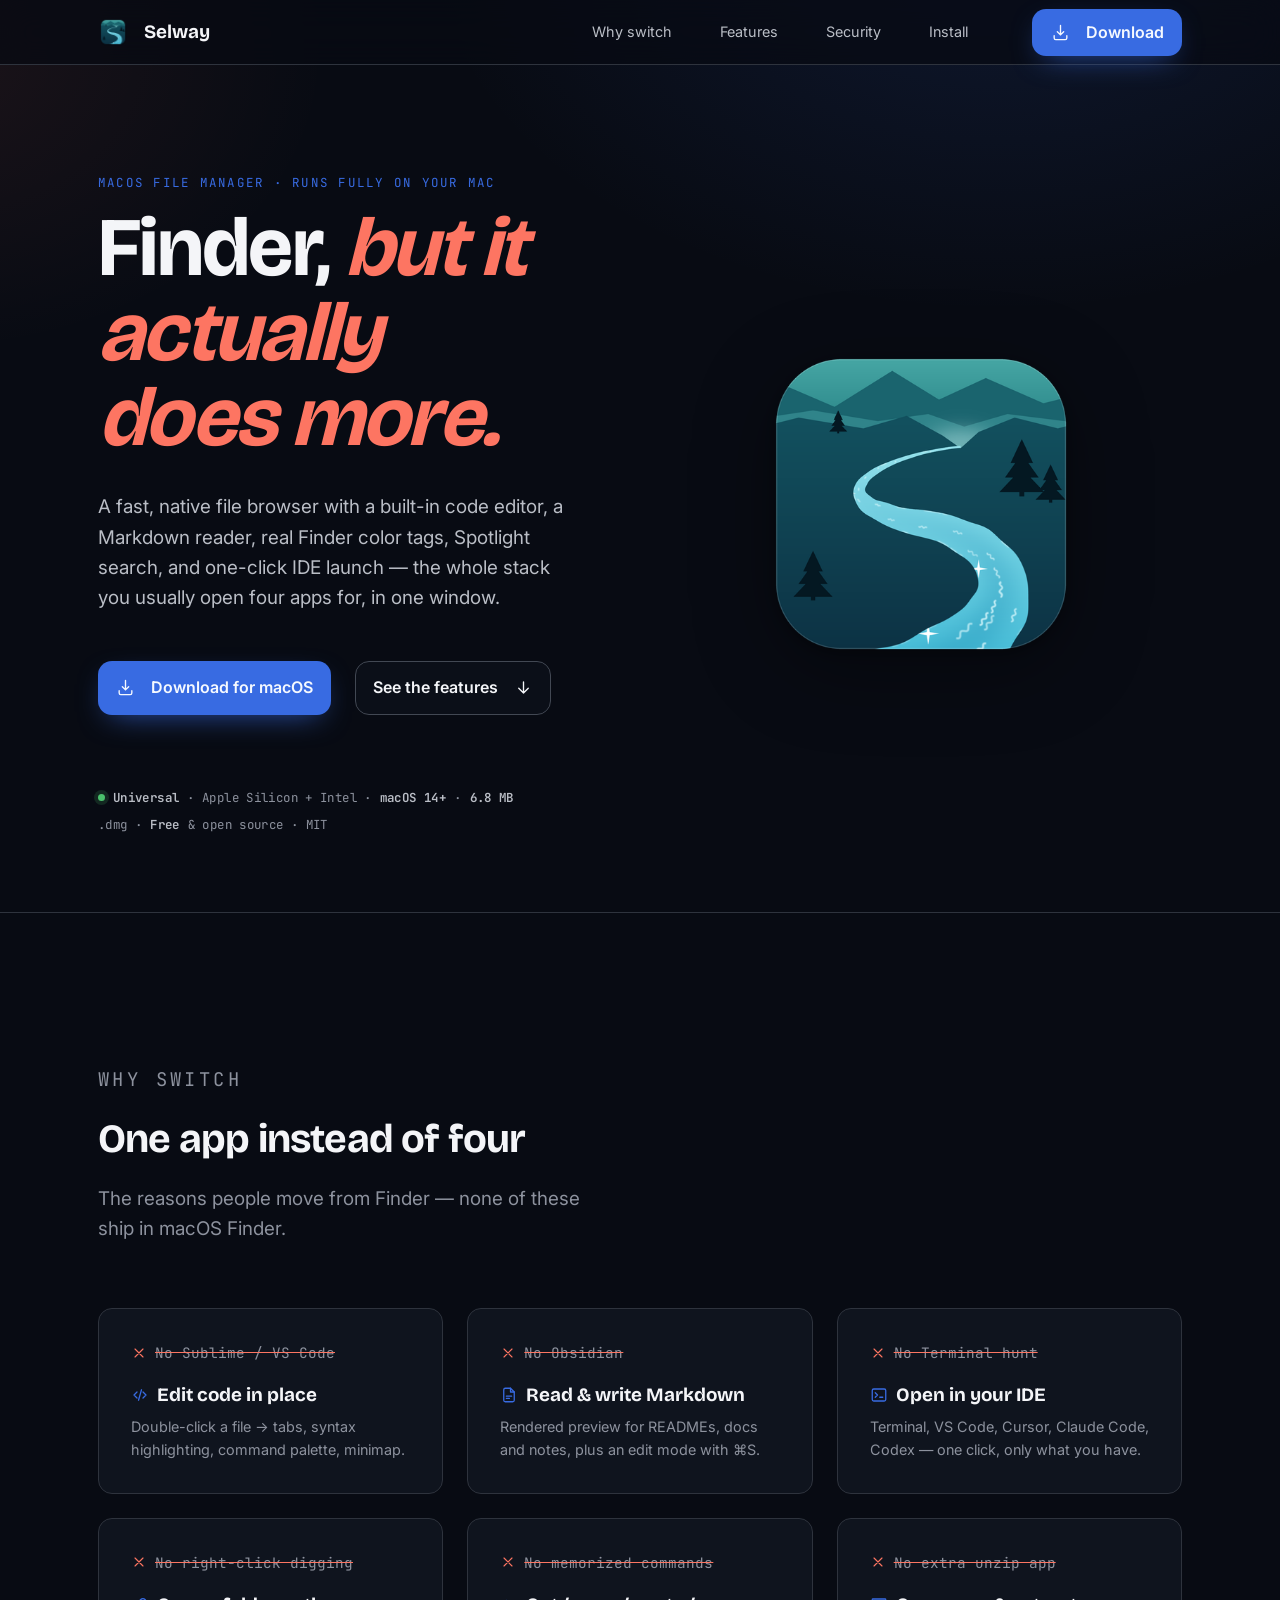
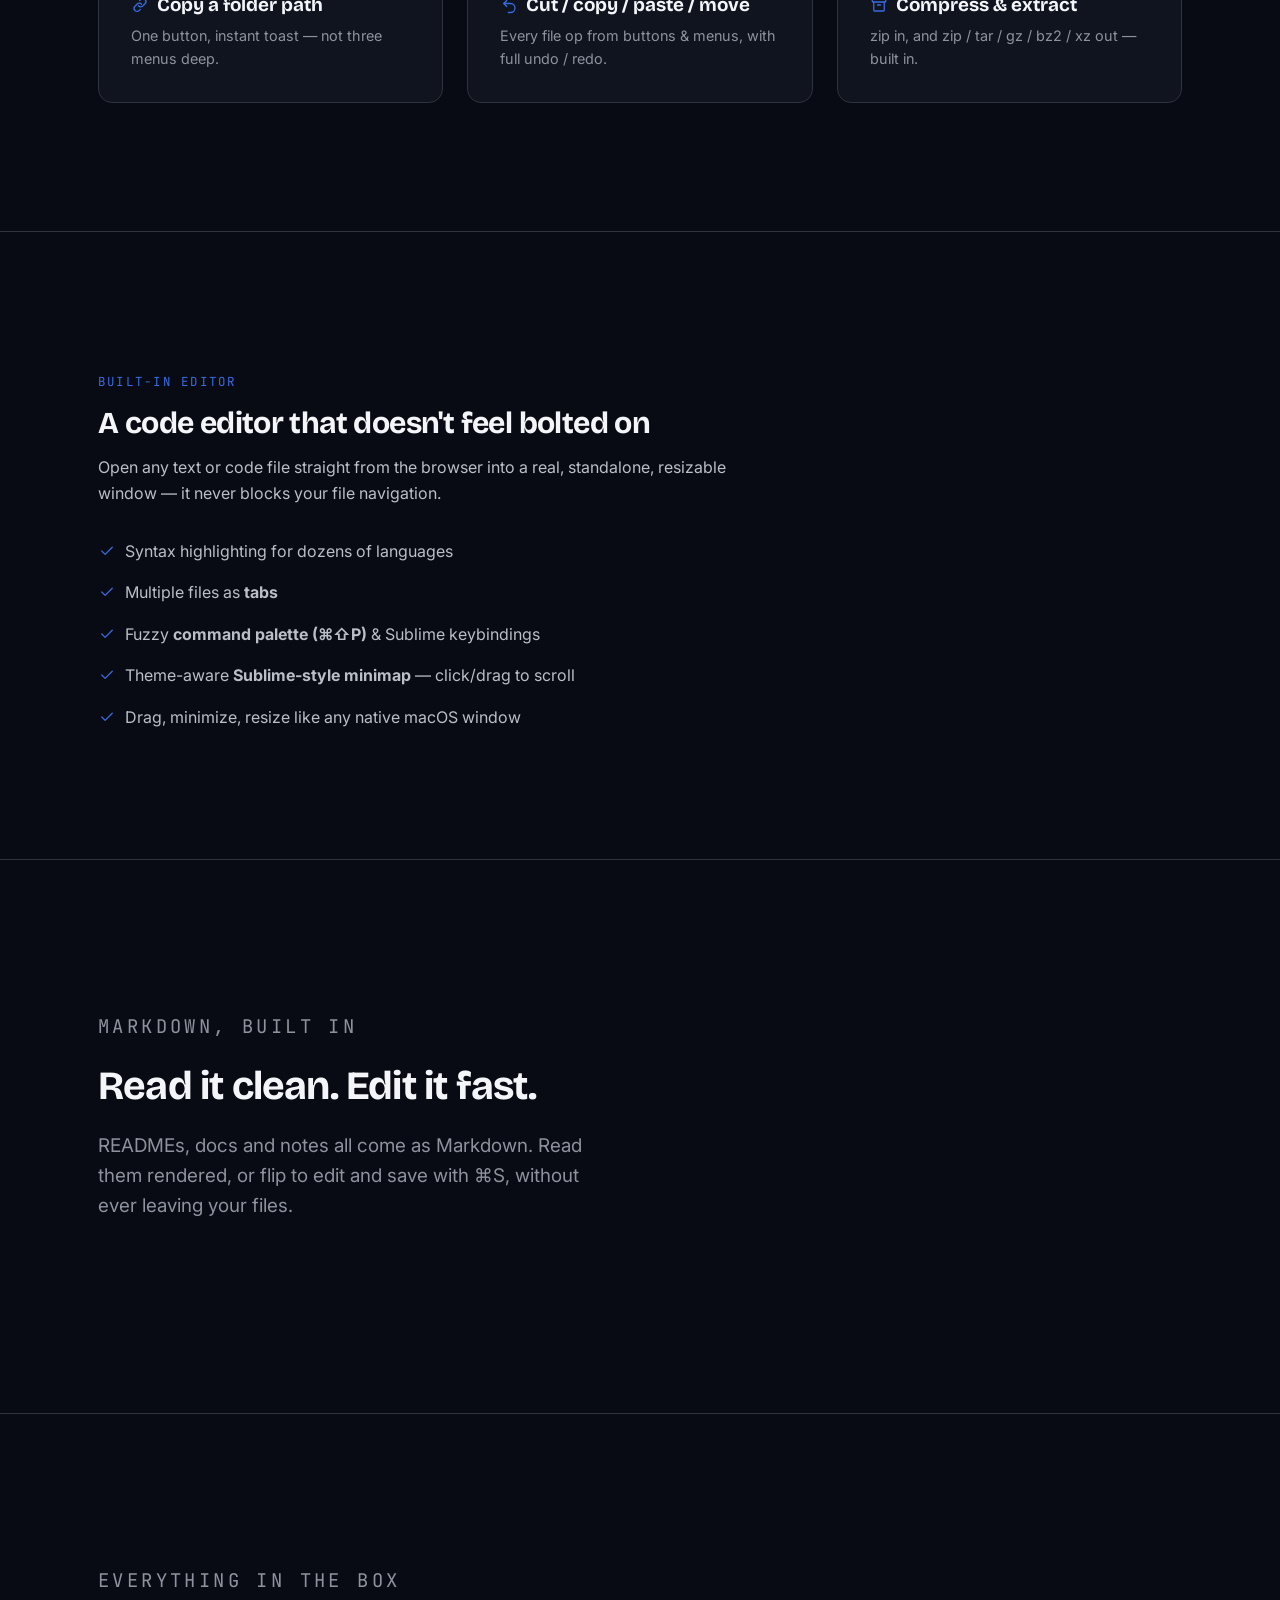
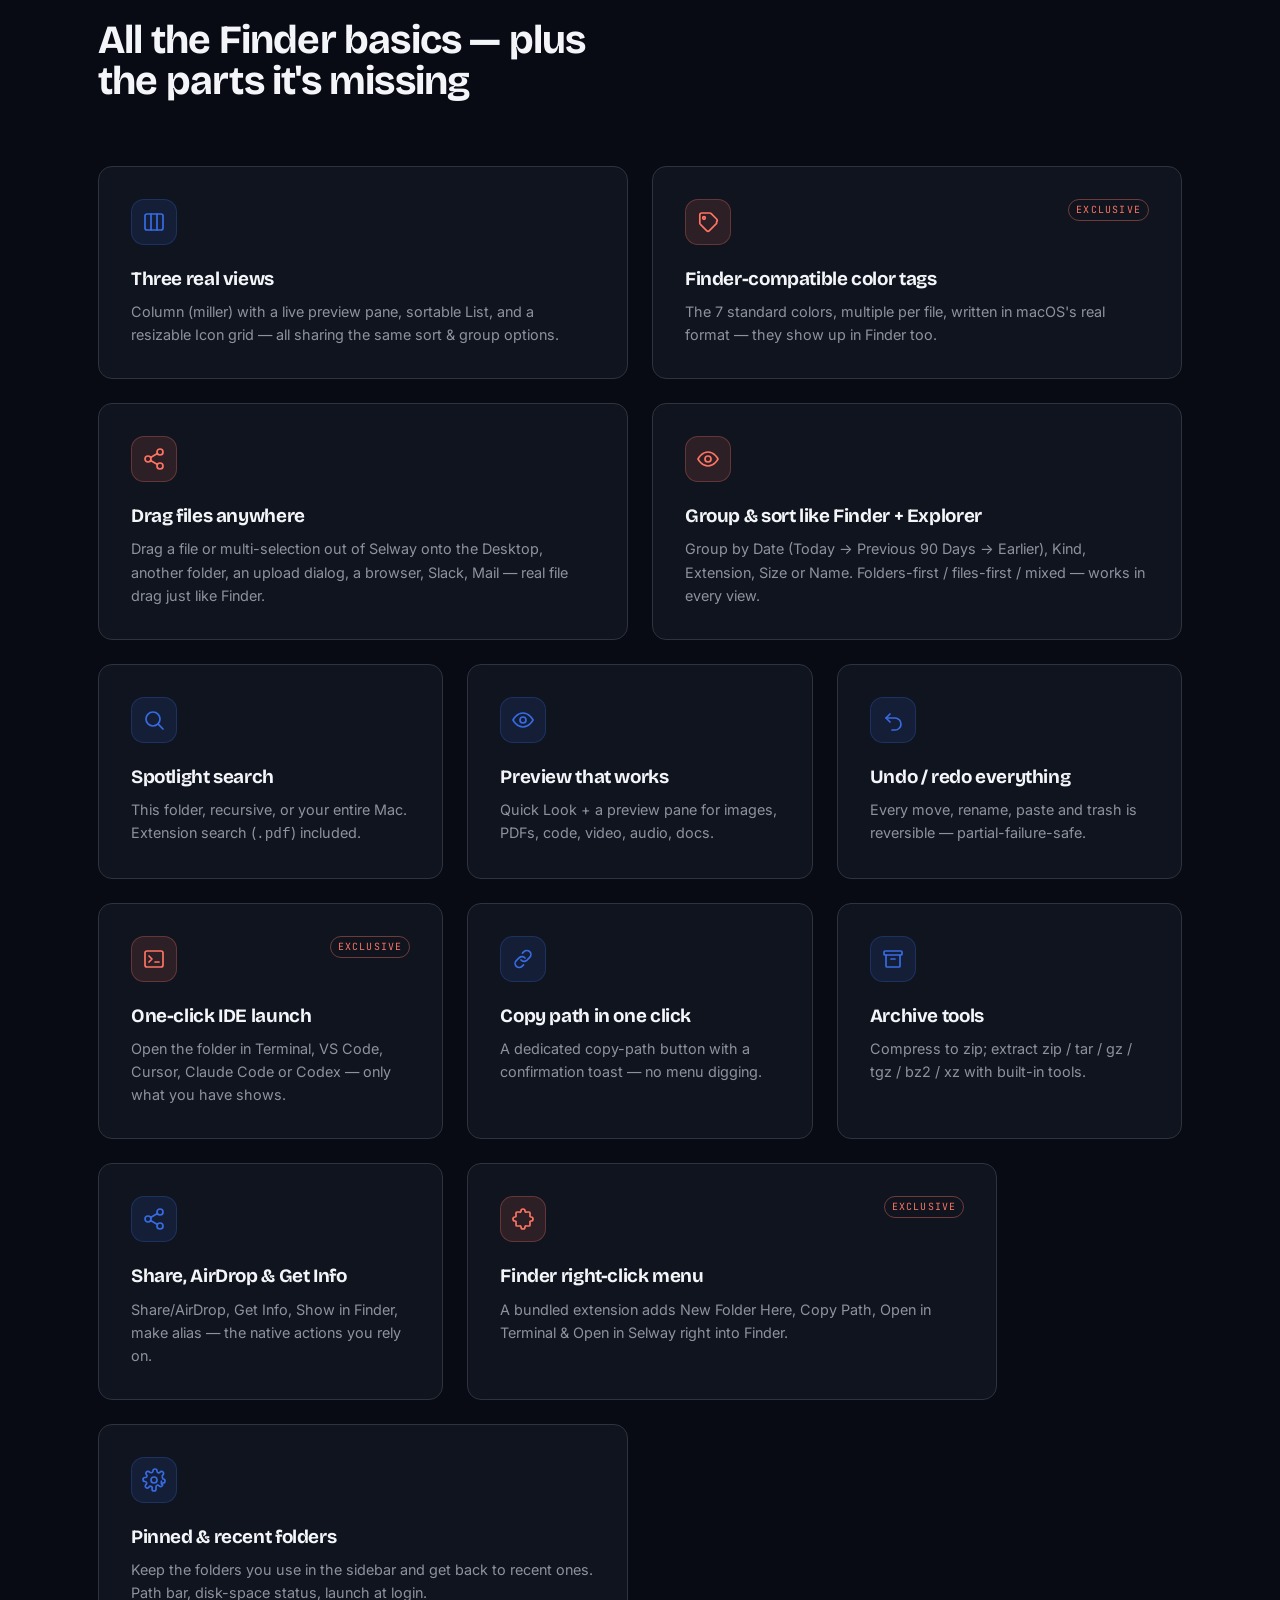
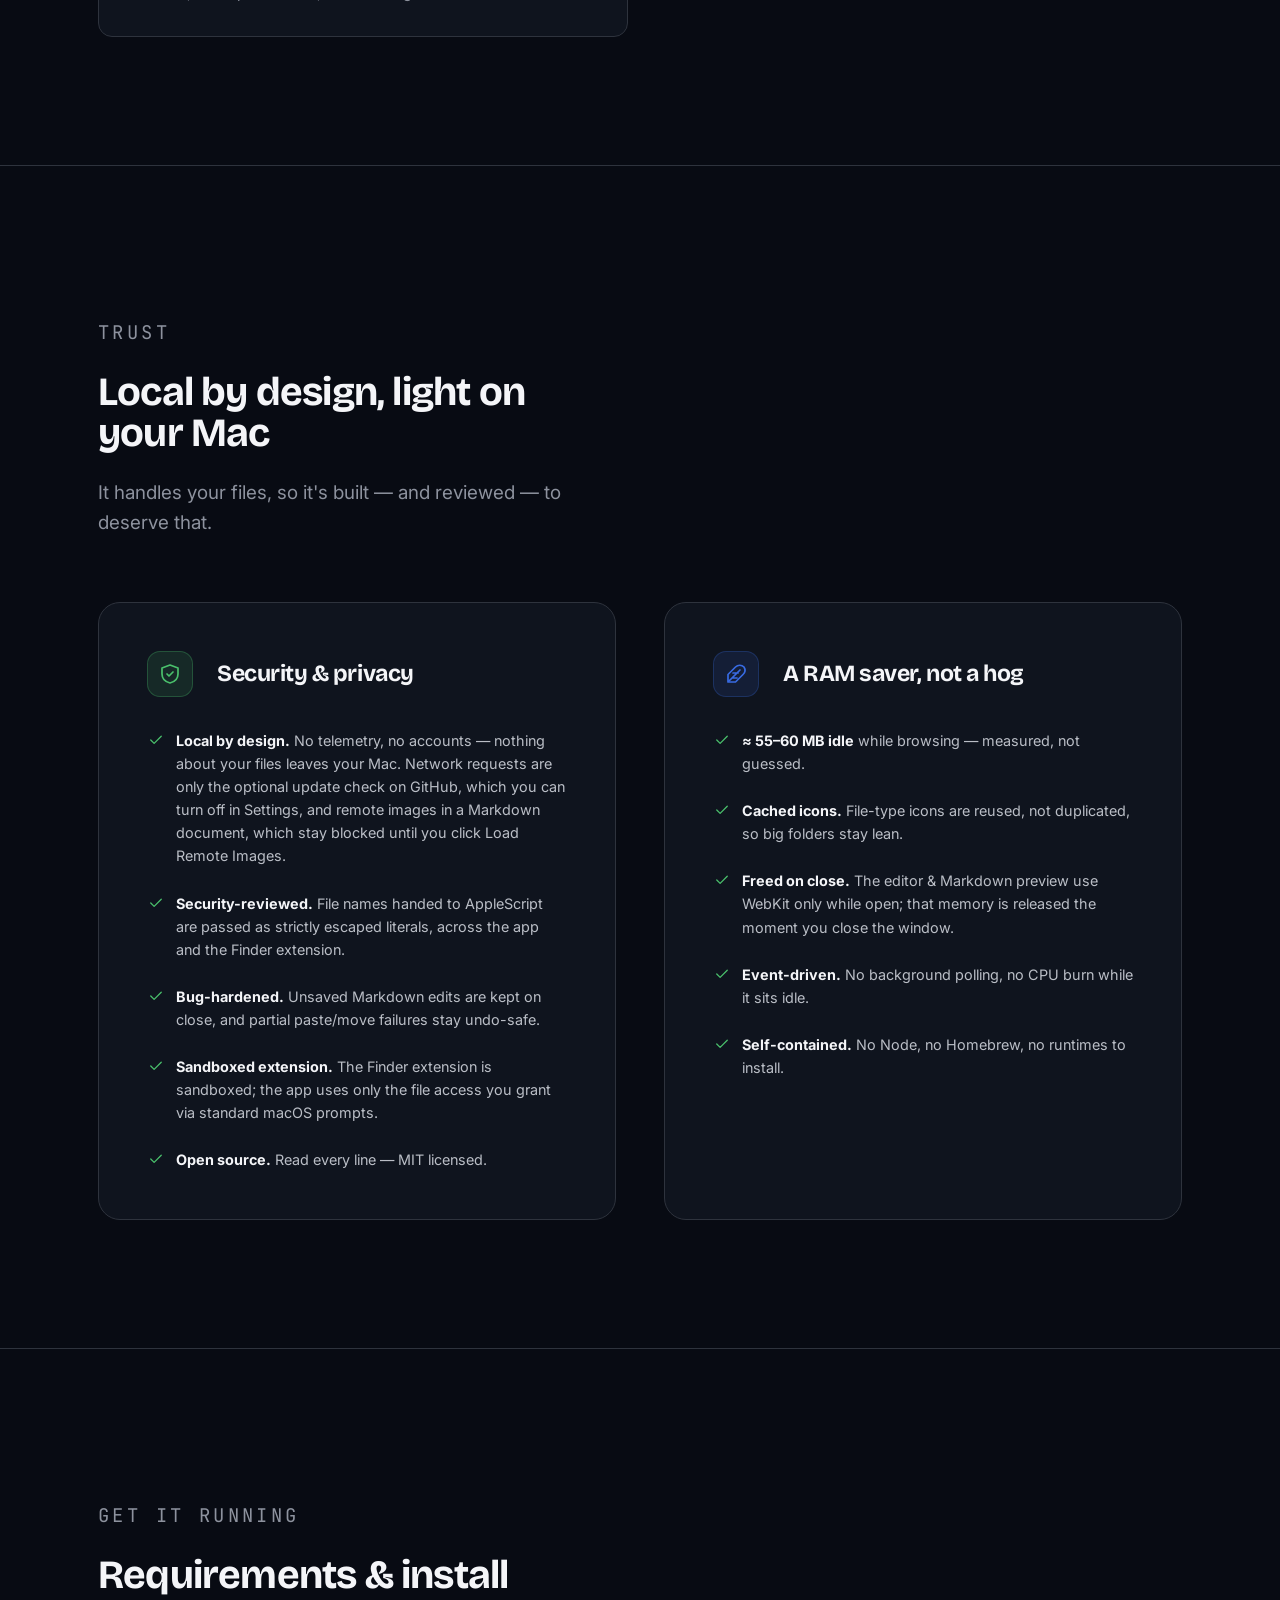
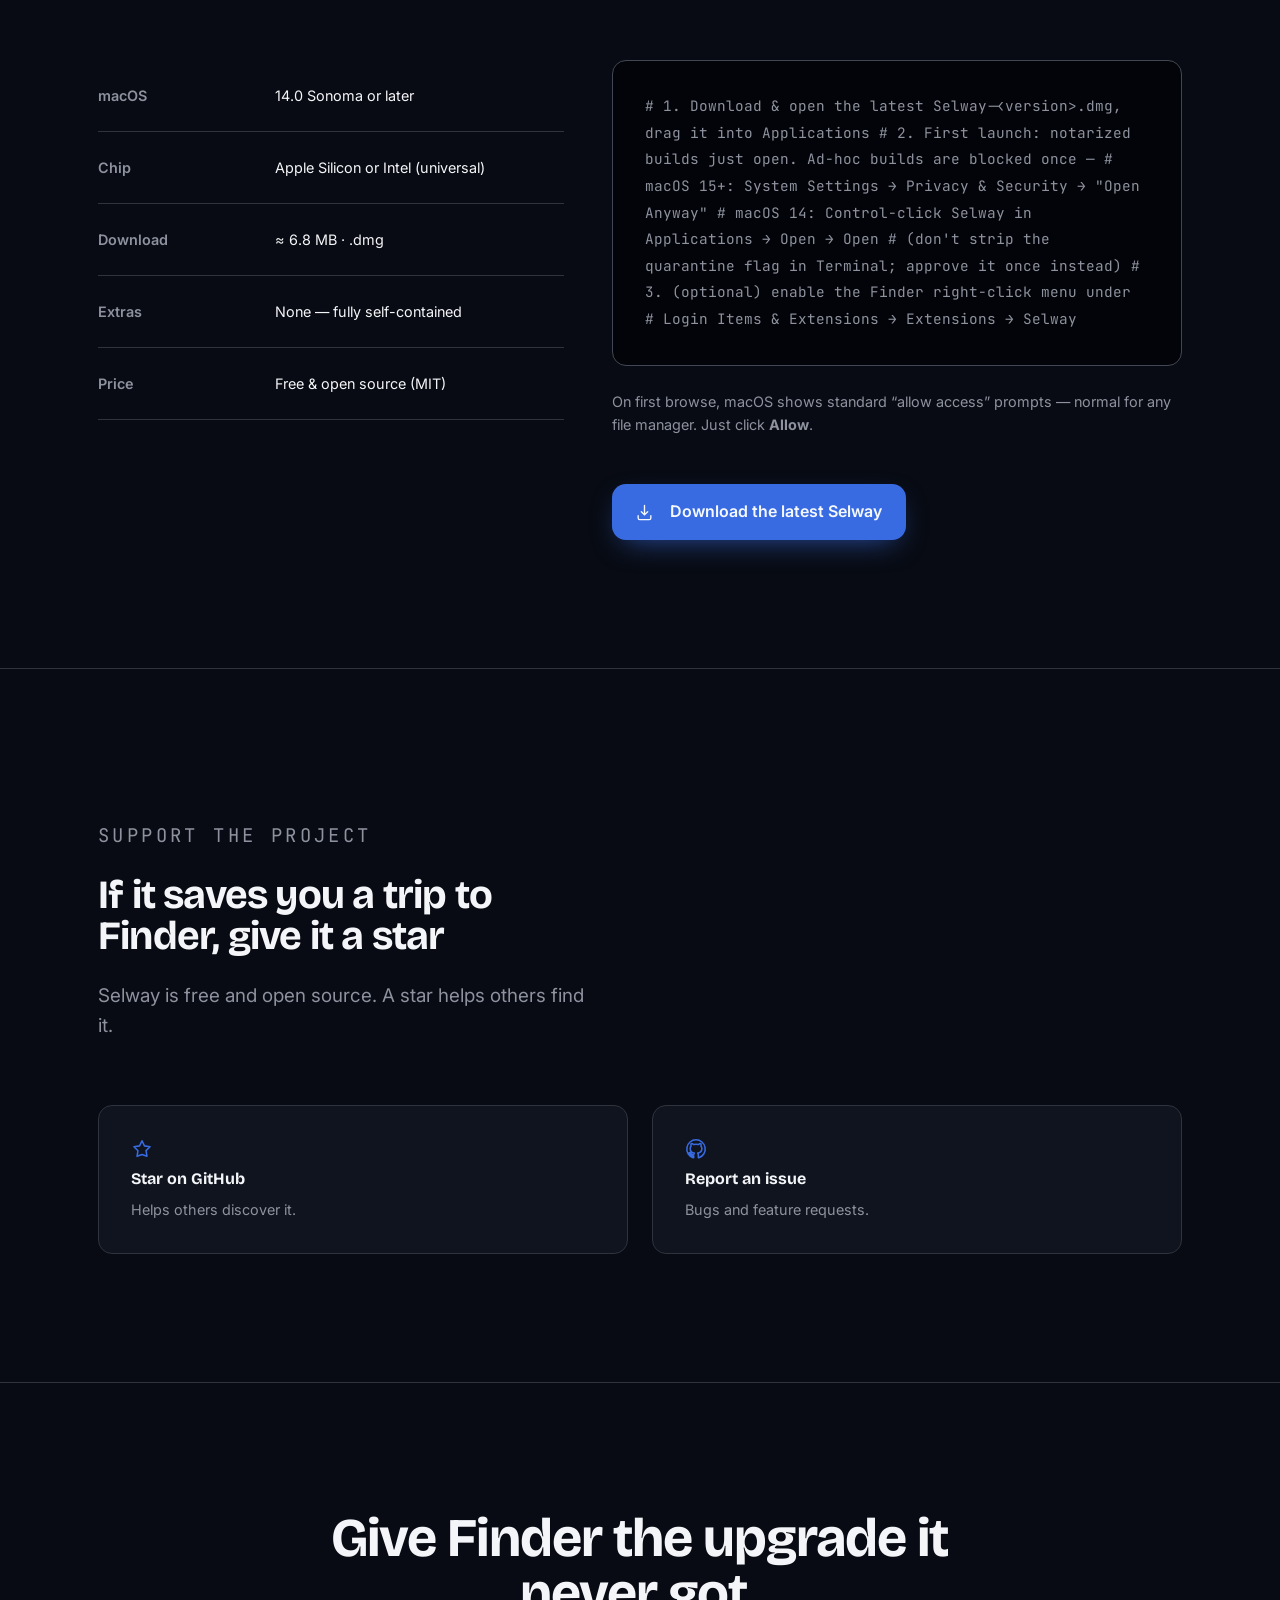
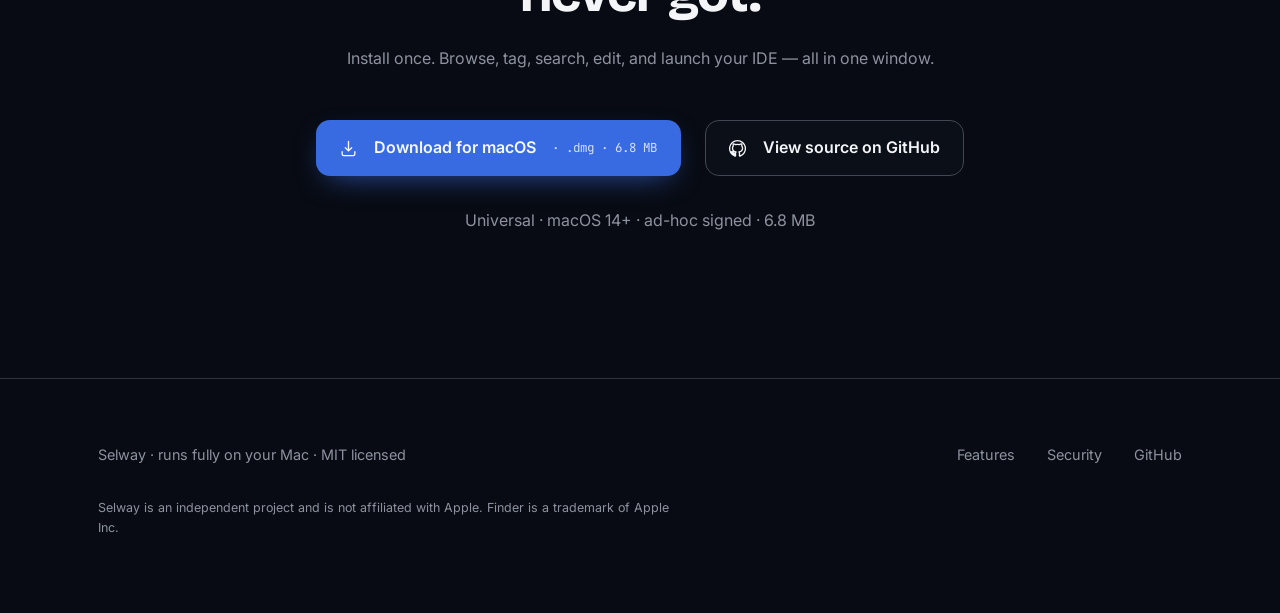
==== docs/index.html @ 195179d0 "Selway 0.5.21" ====
<!doctype html>
<html lang="en">
<head>
  <meta charset="utf-8" />
  <meta name="viewport" content="width=device-width, initial-scale=1" />
  <title>Selway — the Mac file manager Finder should have shipped</title>
  <meta name="description" content="A fast, native macOS file manager with a built-in code editor, Markdown reader/editor, Finder-compatible color tags, Spotlight search, archive tools, and one-click open in Terminal / VS Code / Cursor. Universal, ~6.8 MB, free & open source." />
  <link rel="icon" type="image/png" href="assets/icon.png" />

  <meta property="og:type" content="website" />
  <meta property="og:title" content="Selway — a Mac Finder that does more" />
  <meta property="og:description" content="Built-in code editor, Markdown reader/editor, real color tags, Spotlight search, archives, and one-click IDE launch. Universal · free · open source." />
  <meta property="og:image" content="https://toddbartholow.github.io/selway/assets/icon.png" />
  <meta property="og:url" content="https://toddbartholow.github.io/selway/" />
  <meta name="twitter:card" content="summary" />

  <link rel="preconnect" href="https://fonts.googleapis.com" />
  <link rel="preconnect" href="https://fonts.gstatic.com" crossorigin />
  <link href="https://fonts.googleapis.com/css2?family=Bricolage+Grotesque:opsz,wght@12..96,600;12..96,700;12..96,800&family=Inter:ital,wght@0,400;0,500;0,600;1,400&family=JetBrains+Mono:wght@400;500&display=swap" rel="stylesheet" />
  <link rel="stylesheet" href="styles.css" />
</head>
<body>

  <!-- icon sprite -->
  <svg width="0" height="0" style="position:absolute" aria-hidden="true" focusable="false">
    <symbol id="i-download" viewBox="0 0 24 24"><path d="M12 3v12m0 0l-4-4m4 4l4-4"/><path d="M4 16v3a2 2 0 0 0 2 2h12a2 2 0 0 0 2-2v-3"/></symbol>
    <symbol id="i-arrow-down" viewBox="0 0 24 24"><path d="M12 5v14m0 0l-6-6m6 6l6-6"/></symbol>
    <symbol id="i-star" viewBox="0 0 24 24"><path d="M12 3l2.7 5.6 6.1.9-4.4 4.3 1 6.1L12 17.9 6.6 20l1-6.1L3.2 9.5l6.1-.9z"/></symbol>
    <symbol id="i-list" viewBox="0 0 24 24"><path d="M8 6h13M8 12h13M8 18h13M3.5 6h.01M3.5 12h.01M3.5 18h.01"/></symbol>
    <symbol id="i-columns" viewBox="0 0 24 24"><rect x="3" y="4" width="18" height="16" rx="2"/><path d="M9 4v16M15 4v16"/></symbol>
    <symbol id="i-grid" viewBox="0 0 24 24"><rect x="4" y="4" width="6" height="6" rx="1.2"/><rect x="14" y="4" width="6" height="6" rx="1.2"/><rect x="4" y="14" width="6" height="6" rx="1.2"/><rect x="14" y="14" width="6" height="6" rx="1.2"/></symbol>
    <symbol id="i-code" viewBox="0 0 24 24"><path d="M8 8l-4 4 4 4M16 8l4 4-4 4M14 5l-4 14"/></symbol>
    <symbol id="i-doc" viewBox="0 0 24 24"><path d="M14 3H7a2 2 0 0 0-2 2v14a2 2 0 0 0 2 2h10a2 2 0 0 0 2-2V8z"/><path d="M14 3v5h5"/><path d="M8.5 13.5h7M8.5 16.5h4"/></symbol>
    <symbol id="i-tag" viewBox="0 0 24 24"><path d="M20.6 13.4l-7.2 7.2a2 2 0 0 1-2.8 0l-6.2-6.2A2 2 0 0 1 3.8 13V5a2 2 0 0 1 2-2h8a2 2 0 0 1 1.4.6l5.4 5.4a2 2 0 0 1 0 2.8z"/><circle cx="8" cy="8" r="1.3"/></symbol>
    <symbol id="i-search" viewBox="0 0 24 24"><circle cx="11" cy="11" r="7"/><path d="M21 21l-4.3-4.3"/></symbol>
    <symbol id="i-eye" viewBox="0 0 24 24"><path d="M2 12s3.5-7 10-7 10 7 10 7-3.5 7-10 7-10-7-10-7z"/><circle cx="12" cy="12" r="3"/></symbol>
    <symbol id="i-undo" viewBox="0 0 24 24"><path d="M9 14l-4-4 4-4"/><path d="M5 10h9a6 6 0 0 1 0 12h-3"/></symbol>
    <symbol id="i-terminal" viewBox="0 0 24 24"><rect x="3" y="4" width="18" height="16" rx="2"/><path d="M7 9l3 3-3 3M13 15h4"/></symbol>
    <symbol id="i-copy" viewBox="0 0 24 24"><path d="M10 13a4 4 0 0 0 5.7.4l3-3a4 4 0 0 0-5.7-5.7l-1.5 1.5"/><path d="M14 11a4 4 0 0 0-5.7-.4l-3 3a4 4 0 0 0 5.7 5.7l1.5-1.5"/></symbol>
    <symbol id="i-archive" viewBox="0 0 24 24"><rect x="3" y="4" width="18" height="4" rx="1"/><path d="M5 8v11a1 1 0 0 0 1 1h12a1 1 0 0 0 1-1V8"/><path d="M10 12h4"/></symbol>
    <symbol id="i-gear" viewBox="0 0 24 24"><circle cx="12" cy="12" r="3"/><path d="M19.4 13a1.7 1.7 0 0 0 .3 1.9l.1.1a2 2 0 1 1-2.8 2.8l-.1-.1a1.7 1.7 0 0 0-2.9 1.2V21a2 2 0 0 1-4 0v-.1A1.7 1.7 0 0 0 7 19.2l-.1.1a2 2 0 1 1-2.8-2.8l.1-.1a1.7 1.7 0 0 0-1.2-2.9H3a2 2 0 0 1 0-4h.1A1.7 1.7 0 0 0 4.8 7l-.1-.1a2 2 0 1 1 2.8-2.8l.1.1a1.7 1.7 0 0 0 1.9.3H10a1.7 1.7 0 0 0 1-1.6V3a2 2 0 0 1 4 0v.1a1.7 1.7 0 0 0 2.9 1.2l.1-.1a2 2 0 1 1 2.8 2.8l-.1.1a1.7 1.7 0 0 0-.3 1.9V10a1.7 1.7 0 0 0 1.6 1H21a2 2 0 0 1 0 4h-.1a1.7 1.7 0 0 0-1.5 1z"/></symbol>
    <symbol id="i-puzzle" viewBox="0 0 24 24"><path d="M14 4a2 2 0 0 0-4 0c0 .9-.7 1.3-1.4 1H6a1 1 0 0 0-1 1v2.6c.3.7-.1 1.4-1 1.4a2 2 0 0 0 0 4c.9 0 1.3.7 1 1.4V18a1 1 0 0 0 1 1h2.6c.7-.3 1.4.1 1.4 1a2 2 0 0 0 4 0c0-.9.7-1.3 1.4-1H18a1 1 0 0 0 1-1v-2.6c-.3-.7.1-1.4 1-1.4a2 2 0 0 0 0-4c-.9 0-1.3-.7-1-1.4V6a1 1 0 0 0-1-1h-2.6c-.7.3-1.4-.1-1.4-1z"/></symbol>
    <symbol id="i-shield" viewBox="0 0 24 24"><path d="M12 3l8 3v6c0 4.5-3.2 7.8-8 9-4.8-1.2-8-4.5-8-9V6z"/><path d="M9 12l2 2 4-4"/></symbol>
    <symbol id="i-feather" viewBox="0 0 24 24"><path d="M20 5a6 6 0 0 0-8.5 0L4 12.5V20h7.5L19 12.5A6 6 0 0 0 20 5z"/><path d="M16 8L5 19M14 11H9M13 16H9"/></symbol>
    <symbol id="i-check" viewBox="0 0 24 24"><path d="M5 12l4.5 4.5L19 7"/></symbol>
    <symbol id="i-x" viewBox="0 0 24 24"><path d="M6 6l12 12M18 6L6 18"/></symbol>
    <symbol id="i-bolt" viewBox="0 0 24 24"><path d="M13 2L4 14h6l-1 8 9-12h-6z"/></symbol>
    <symbol id="i-share" viewBox="0 0 24 24"><circle cx="18" cy="5" r="3"/><circle cx="6" cy="12" r="3"/><circle cx="18" cy="19" r="3"/><path d="M8.6 13.5l6.8 4M15.4 6.5l-6.8 4"/></symbol>
    <symbol id="i-clock" viewBox="0 0 24 24"><circle cx="12" cy="12" r="9"/><path d="M12 7v5l3 2"/></symbol>
    <symbol id="i-pin" viewBox="0 0 24 24"><path d="M12 21s7-5.3 7-11a7 7 0 0 0-14 0c0 5.7 7 11 7 11z"/><circle cx="12" cy="10" r="2.5"/></symbol>
    <symbol id="i-ext" viewBox="0 0 24 24"><path d="M7 17L17 7M8 7h9v9"/></symbol>
    <symbol id="i-github" viewBox="0 0 24 24"><path d="M12 2a10 10 0 0 0-3.16 19.49c.5.09.68-.22.68-.48v-1.7c-2.78.6-3.37-1.34-3.37-1.34-.45-1.16-1.1-1.47-1.1-1.47-.9-.62.07-.6.07-.6 1 .07 1.53 1.03 1.53 1.03.9 1.53 2.34 1.09 2.91.83.09-.65.35-1.09.63-1.34-2.22-.25-4.55-1.11-4.55-4.94 0-1.09.39-1.98 1.03-2.68-.1-.25-.45-1.27.1-2.65 0 0 .84-.27 2.75 1.02a9.6 9.6 0 0 1 5 0c1.91-1.29 2.75-1.02 2.75-1.02.55 1.38.2 2.4.1 2.65.64.7 1.03 1.59 1.03 2.68 0 3.84-2.34 4.69-4.57 4.94.36.31.68.92.68 1.85v2.74c0 .27.18.58.69.48A10 10 0 0 0 12 2z"/></symbol>
  </svg>

  <!-- NAV -->
  <header class="nav">
    <div class="wrap nav__inner">
      <a class="nav__brand" href="#top"><img src="assets/icon.png" alt="" /> Selway</a>
      <nav class="nav__links" aria-label="Primary">
        <a href="#why">Why switch</a>
        <a href="#features">Features</a>
        <a href="#security">Security</a>
        <a href="#install">Install</a>
      </nav>
      <a class="btn btn--primary nav__cta" href="https://github.com/toddbartholow/selway/releases/latest"><svg class="icon"><use href="#i-download"/></svg> Download</a>
    </div>
  </header>

  <main id="top">

    <!-- HERO -->
    <section class="section hero">
      <div class="wrap hero__grid">
        <div>
          <p class="eyebrow">macOS file manager · runs fully on your Mac</p>
          <h1>Finder, <em>but it actually does more.</em></h1>
          <p class="hero__lead">
            A fast, native file browser with a built-in code editor, a Markdown
            reader, real Finder color tags, Spotlight search, and one-click IDE
            launch — the whole stack you usually open four apps for, in one window.
          </p>
          <div class="hero__cta">
            <a class="btn btn--primary" href="https://github.com/toddbartholow/selway/releases/latest">
              <svg class="icon"><use href="#i-download"/></svg> Download for macOS
            </a>
            <a class="btn btn--ghost btn--scroll" href="#features">
              See the features <svg class="icon"><use href="#i-arrow-down"/></svg>
            </a>
          </div>
          <p class="hero__facts">
            <span class="dot" aria-hidden="true"></span>
            <b>Universal</b> · Apple Silicon + Intel · <b>macOS 14+</b> · <b>6.8 MB</b> .dmg · <b>Free</b> &amp; open source · MIT
          </p>
        </div>
        <img class="hero__icon" src="assets/icon.png" width="512" height="512" alt="" />
      </div>
    </section>

    <!-- WHY / REPLACES THE STACK -->
    <section class="section" id="why">
      <div class="wrap">
        <div class="section__head">
          <p class="eyebrow">Why switch</p>
          <h2>One app instead of four</h2>
          <p>The reasons people move from Finder — none of these ship in macOS Finder.</p>
        </div>
        <div class="stack__grid">
          <div class="replace reveal">
            <div class="replace__top"><svg class="icon"><use href="#i-x"/></svg> <s>No Sublime / VS Code</s></div>
            <b><svg class="icon"><use href="#i-code"/></svg> Edit code in place</b>
            <span>Double-click a file → tabs, syntax highlighting, command palette, minimap.</span>
          </div>
          <div class="replace reveal">
            <div class="replace__top"><svg class="icon"><use href="#i-x"/></svg> <s>No Obsidian</s></div>
            <b><svg class="icon"><use href="#i-doc"/></svg> Read &amp; write Markdown</b>
            <span>Rendered preview for READMEs, docs and notes, plus an edit mode with ⌘S.</span>
          </div>
          <div class="replace reveal">
            <div class="replace__top"><svg class="icon"><use href="#i-x"/></svg> <s>No Terminal hunt</s></div>
            <b><svg class="icon"><use href="#i-terminal"/></svg> Open in your IDE</b>
            <span>Terminal, VS Code, Cursor, Claude Code, Codex — one click, only what you have.</span>
          </div>
          <div class="replace reveal">
            <div class="replace__top"><svg class="icon"><use href="#i-x"/></svg> <s>No right-click digging</s></div>
            <b><svg class="icon"><use href="#i-copy"/></svg> Copy a folder path</b>
            <span>One button, instant toast — not three menus deep.</span>
          </div>
          <div class="replace reveal">
            <div class="replace__top"><svg class="icon"><use href="#i-x"/></svg> <s>No memorized commands</s></div>
            <b><svg class="icon"><use href="#i-undo"/></svg> Cut / copy / paste / move</b>
            <span>Every file op from buttons &amp; menus, with full undo / redo.</span>
          </div>
          <div class="replace reveal">
            <div class="replace__top"><svg class="icon"><use href="#i-x"/></svg> <s>No extra unzip app</s></div>
            <b><svg class="icon"><use href="#i-archive"/></svg> Compress &amp; extract</b>
            <span>zip in, and zip / tar / gz / bz2 / xz out — built in.</span>
          </div>
        </div>
      </div>
    </section>

    <!-- EDITOR DEEP DIVE -->
    <section class="section" id="editor">
      <div class="wrap dive">
        <div>
          <p class="eyebrow">Built-in editor</p>
          <h3>A code editor that doesn't feel bolted on</h3>
          <p style="color:var(--color-ink-2)">
            Open any text or code file straight from the browser into a real,
            standalone, resizable window — it never blocks your file navigation.
          </p>
          <ul>
            <li><svg class="icon"><use href="#i-check"/></svg> Syntax highlighting for dozens of languages</li>
            <li><svg class="icon"><use href="#i-check"/></svg> Multiple files as <strong>tabs</strong></li>
            <li><svg class="icon"><use href="#i-check"/></svg> Fuzzy <strong>command palette (⌘⇧P)</strong> &amp; Sublime keybindings</li>
            <li><svg class="icon"><use href="#i-check"/></svg> Theme-aware <strong>Sublime-style minimap</strong> — click/drag to scroll</li>
            <li><svg class="icon"><use href="#i-check"/></svg> Drag, minimize, resize like any native macOS window</li>
          </ul>
        </div>
      </div>
    </section>

    <!-- MARKDOWN DEEP DIVE -->
    <section class="section" id="markdown">
      <div class="wrap">
        <div class="section__head">
          <p class="eyebrow">Markdown, built in</p>
          <h2>Read it clean. Edit it fast.</h2>
          <p>READMEs, docs and notes all come as Markdown. Read them rendered, or flip to edit and save with ⌘S, without ever leaving your files.</p>
        </div>
      </div>
    </section>

    <!-- FEATURE BENTO -->
    <section class="section" id="features">
      <div class="wrap">
        <div class="section__head">
          <p class="eyebrow">Everything in the box</p>
          <h2>All the Finder basics — plus the parts it's missing</h2>
        </div>
        <div class="bento">
          <article class="card span-3 reveal">
            <div class="badge"><svg class="icon"><use href="#i-columns"/></svg></div>
            <h3>Three real views</h3>
            <p>Column (miller) with a live preview pane, sortable List, and a resizable Icon grid — all sharing the same sort &amp; group options.</p>
          </article>
          <article class="card span-3 reveal">
            <div class="badge badge--coral"><svg class="icon"><use href="#i-tag"/></svg></div>
            <h3>Finder-compatible color tags</h3>
            <p>The 7 standard colors, multiple per file, written in macOS's real format — they show up in Finder too.</p>
            <span class="new">exclusive</span>
          </article>
          <article class="card span-3 reveal">
            <div class="badge badge--coral"><svg class="icon"><use href="#i-share"/></svg></div>
            <h3>Drag files anywhere</h3>
            <p>Drag a file or multi-selection out of Selway onto the Desktop, another folder, an upload dialog, a browser, Slack, Mail — real file drag just like Finder.</p>
          </article>
          <article class="card span-3 reveal">
            <div class="badge badge--coral"><svg class="icon"><use href="#i-eye"/></svg></div>
            <h3>Group &amp; sort like Finder + Explorer</h3>
            <p>Group by Date (Today → Previous 90 Days → Earlier), Kind, Extension, Size or Name. Folders-first / files-first / mixed — works in every view.</p>
          </article>
          <article class="card span-2 reveal">
            <div class="badge"><svg class="icon"><use href="#i-search"/></svg></div>
            <h3>Spotlight search</h3>
            <p>This folder, recursive, or your entire Mac. Extension search (<code>.pdf</code>) included.</p>
          </article>
          <article class="card span-2 reveal">
            <div class="badge"><svg class="icon"><use href="#i-eye"/></svg></div>
            <h3>Preview that works</h3>
            <p>Quick Look + a preview pane for images, PDFs, code, video, audio, docs.</p>
          </article>
          <article class="card span-2 reveal">
            <div class="badge"><svg class="icon"><use href="#i-undo"/></svg></div>
            <h3>Undo / redo everything</h3>
            <p>Every move, rename, paste and trash is reversible — partial-failure-safe.</p>
          </article>
          <article class="card span-2 reveal">
            <div class="badge badge--coral"><svg class="icon"><use href="#i-terminal"/></svg></div>
            <h3>One-click IDE launch</h3>
            <p>Open the folder in Terminal, VS Code, Cursor, Claude Code or Codex — only what you have shows.</p>
            <span class="new">exclusive</span>
          </article>
          <article class="card span-2 reveal">
            <div class="badge"><svg class="icon"><use href="#i-copy"/></svg></div>
            <h3>Copy path in one click</h3>
            <p>A dedicated copy-path button with a confirmation toast — no menu digging.</p>
          </article>
          <article class="card span-2 reveal">
            <div class="badge"><svg class="icon"><use href="#i-archive"/></svg></div>
            <h3>Archive tools</h3>
            <p>Compress to zip; extract zip / tar / gz / tgz / bz2 / xz with built-in tools.</p>
          </article>
          <article class="card span-2 reveal">
            <div class="badge"><svg class="icon"><use href="#i-share"/></svg></div>
            <h3>Share, AirDrop &amp; Get Info</h3>
            <p>Share/AirDrop, Get Info, Show in Finder, make alias — the native actions you rely on.</p>
          </article>
          <article class="card span-3 reveal">
            <div class="badge badge--coral"><svg class="icon"><use href="#i-puzzle"/></svg></div>
            <h3>Finder right-click menu</h3>
            <p>A bundled extension adds New Folder Here, Copy Path, Open in Terminal &amp; Open in Selway right into Finder.</p>
            <span class="new">exclusive</span>
          </article>
          <article class="card span-3 reveal">
            <div class="badge"><svg class="icon"><use href="#i-gear"/></svg></div>
            <h3>Pinned &amp; recent folders</h3>
            <p>Keep the folders you use in the sidebar and get back to recent ones. Path bar, disk-space status, launch at login.</p>
          </article>
        </div>
      </div>
    </section>

    <!-- SECURITY + RAM -->
    <section class="section" id="security">
      <div class="wrap">
        <div class="section__head">
          <p class="eyebrow">Trust</p>
          <h2>Local by design, light on your Mac</h2>
          <p>It handles your files, so it's built — and reviewed — to deserve that.</p>
        </div>
        <div class="trust">
          <div class="panel-card reveal">
            <h3><span class="badge badge--green"><svg class="icon"><use href="#i-shield"/></svg></span> Security &amp; privacy</h3>
            <ul>
              <li><svg class="icon"><use href="#i-check"/></svg> <strong>Local by design.</strong> No telemetry, no accounts — nothing about your files leaves your Mac. Network requests are only the optional update check on GitHub, which you can turn off in Settings, and remote images in a Markdown document, which stay blocked until you click Load Remote Images.</li>
              <li><svg class="icon"><use href="#i-check"/></svg> <strong>Security-reviewed.</strong> File names handed to AppleScript are passed as strictly escaped literals, across the app and the Finder extension.</li>
              <li><svg class="icon"><use href="#i-check"/></svg> <strong>Bug-hardened.</strong> Unsaved Markdown edits are kept on close, and partial paste/move failures stay undo-safe.</li>
              <li><svg class="icon"><use href="#i-check"/></svg> <strong>Sandboxed extension.</strong> The Finder extension is sandboxed; the app uses only the file access you grant via standard macOS prompts.</li>
              <li><svg class="icon"><use href="#i-check"/></svg> <strong>Open source.</strong> Read every line — MIT licensed.</li>
            </ul>
          </div>
          <div class="panel-card reveal">
            <h3><span class="badge"><svg class="icon"><use href="#i-feather"/></svg></span> A RAM saver, not a hog</h3>
            <ul>
              <li><svg class="icon"><use href="#i-check"/></svg> <strong>≈ 55–60 MB idle</strong> while browsing — measured, not guessed.</li>
              <li><svg class="icon"><use href="#i-check"/></svg> <strong>Cached icons.</strong> File-type icons are reused, not duplicated, so big folders stay lean.</li>
              <li><svg class="icon"><use href="#i-check"/></svg> <strong>Freed on close.</strong> The editor &amp; Markdown preview use WebKit only while open; that memory is released the moment you close the window.</li>
              <li><svg class="icon"><use href="#i-check"/></svg> <strong>Event-driven.</strong> No background polling, no CPU burn while it sits idle.</li>
              <li><svg class="icon"><use href="#i-check"/></svg> <strong>Self-contained.</strong> No Node, no Homebrew, no runtimes to install.</li>
            </ul>
          </div>
        </div>
      </div>
    </section>

    <!-- REQUIREMENTS + INSTALL -->
    <section class="section" id="install">
      <div class="wrap">
        <div class="section__head">
          <p class="eyebrow">Get it running</p>
          <h2>Requirements &amp; install</h2>
        </div>
        <div class="reqgrid">
          <table class="reqtable">
            <tbody>
              <tr><th>macOS</th><td>14.0 Sonoma or later</td></tr>
              <tr><th>Chip</th><td>Apple Silicon or Intel (universal)</td></tr>
              <tr><th>Download</th><td>≈ 6.8 MB · .dmg</td></tr>
              <tr><th>Extras</th><td>None — fully self-contained</td></tr>
              <tr><th>Price</th><td>Free &amp; open source (MIT)</td></tr>
            </tbody>
          </table>
          <div>
            <div class="terminal" aria-label="Install steps">
<span class="c"># 1. Download &amp; open the latest Selway-&lt;version&gt;.dmg, drag it into Applications</span>
<span class="c"># 2. First launch: notarized builds just open. Ad-hoc builds are blocked once —</span>
<span class="c">#    macOS 15+: System Settings → Privacy &amp; Security → "Open Anyway"</span>
<span class="c">#    macOS 14:  Control-click Selway in Applications → Open → Open</span>
<span class="c">#    (don't strip the quarantine flag in Terminal; approve it once instead)</span>
<span class="c"># 3. (optional) enable the Finder right-click menu under</span>
<span class="c">#    Login Items &amp; Extensions → Extensions → Selway</span>
            </div>
            <p style="color:var(--color-muted);font-size:var(--text-sm);margin-top:var(--space-12)">
              On first browse, macOS shows standard “allow access” prompts — normal for any file manager. Just click <strong>Allow</strong>.
            </p>
            <div class="hero__cta">
              <a class="btn btn--primary" href="https://github.com/toddbartholow/selway/releases/latest"><svg class="icon"><use href="#i-download"/></svg> Download the latest Selway</a>
            </div>
          </div>
        </div>
      </div>
    </section>

    <!-- SUPPORT / STAR -->
    <section class="section" id="support">
      <div class="wrap">
        <div class="section__head">
          <p class="eyebrow">Support the project</p>
          <h2>If it saves you a trip to Finder, give it a star</h2>
          <p>Selway is free and open source. A star helps others find it.</p>
        </div>
        <div class="support__grid">
          <a class="support" href="https://github.com/toddbartholow/selway">
            <svg class="icon"><use href="#i-star"/></svg>
            <b>Star on GitHub</b>
            <span>Helps others discover it.</span>
          </a>
          <a class="support" href="https://github.com/toddbartholow/selway/issues">
            <svg class="icon"><use href="#i-github"/></svg>
            <b>Report an issue</b>
            <span>Bugs and feature requests.</span>
          </a>
        </div>
      </div>
    </section>

    <!-- FINAL CTA -->
    <section class="section final">
      <div class="wrap">
        <h2>Give Finder the upgrade it never got.</h2>
        <p>Install once. Browse, tag, search, edit, and launch your IDE — all in one window.</p>
        <div class="hero__cta">
          <a class="btn btn--primary" href="https://github.com/toddbartholow/selway/releases/latest"><svg class="icon"><use href="#i-download"/></svg> Download for macOS <small>· .dmg · 6.8 MB</small></a>
          <a class="btn btn--ghost" href="https://github.com/toddbartholow/selway"><svg class="icon"><use href="#i-github"/></svg> View source on GitHub</a>
        </div>
        <p style="margin-top:var(--space-16)">Universal · macOS 14+ · ad-hoc signed · 6.8 MB</p>
      </div>
    </section>
  </main>

  <!-- FOOTER -->
  <footer class="foot">
    <div class="wrap">
      <div class="foot__row">
        <span>Selway · runs fully on your Mac · MIT licensed</span>
        <nav class="foot__links" aria-label="Footer">
          <a href="#features">Features</a>
          <a href="#security">Security</a>
          <a href="https://github.com/toddbartholow/selway">GitHub</a>
        </nav>
      </div>
      <p class="foot__fine">
        Selway is an independent project and is not affiliated with Apple.
        Finder is a trademark of Apple Inc.
      </p>
    </div>
  </footer>

  <script>
    // Reveal on scroll
    (function () {
      var prefersReduced = window.matchMedia('(prefers-reduced-motion: reduce)').matches;
      var els = document.querySelectorAll('.reveal');
      if (prefersReduced || !('IntersectionObserver' in window)) {
        els.forEach(function (el) { el.classList.add('in'); });
      } else {
        var io = new IntersectionObserver(function (entries) {
          entries.forEach(function (e) {
            if (e.isIntersecting) { e.target.classList.add('in'); io.unobserve(e.target); }
          });
        }, { threshold: 0.12, rootMargin: '0px 0px -8% 0px' });
        els.forEach(function (el) { io.observe(el); });
      }
    })();
  </script>
</body>
</html>
---- docs/styles.css ----
/* Selway landing page styles. Design tokens (colors, type, spacing) live in tokens.css. */
@import "tokens.css";

*, *::before, *::after { box-sizing: border-box; }
html, body { overflow-x: clip; }
html { scroll-behavior: smooth; -webkit-text-size-adjust: 100%; scroll-padding-top: 80px; }
@media (prefers-reduced-motion: reduce) { html { scroll-behavior: auto; } }

body {
  margin: 0;
  font-family: var(--font-body);
  background: var(--color-paper);
  color: var(--color-ink);
  font-size: var(--text-base);
  line-height: 1.6;
  -webkit-font-smoothing: antialiased;
  text-rendering: optimizeLegibility;
  background-image:
    radial-gradient(60rem 40rem at 78% -8%, oklch(56% 0.19 264 / 0.14), transparent 60%),
    radial-gradient(46rem 34rem at -6% 6%, oklch(72% 0.17 30 / 0.08), transparent 55%);
  background-attachment: fixed;
  background-repeat: no-repeat;
}

img { max-width: 100%; height: auto; display: block; }
a { color: inherit; text-decoration: none; }
svg { display: block; }

h1, h2, h3 {
  font-family: var(--font-display);
  font-weight: 700;
  line-height: 1.02;
  letter-spacing: -0.02em;
  overflow-wrap: anywhere;
  min-width: 0;
  margin: 0;
}

.wrap { width: 100%; max-width: var(--maxw); margin-inline: auto; padding-inline: var(--space-24); }
.eyebrow {
  font-family: var(--font-mono);
  font-size: var(--text-xs);
  letter-spacing: 0.18em;
  text-transform: uppercase;
  color: var(--color-accent);
  overflow-wrap: anywhere;
}
.section { padding-block: var(--space-64); border-top: var(--rule) solid var(--color-line); position: relative; }
.hero__grid > *, .trust > *, .reqgrid > *,
.stack__grid > *, .bento > *, .workshop > *, .foot__row > *, .support__grid > * { min-width: 0; }
.section__head { max-width: 50ch; margin-bottom: var(--space-32); }
.section__head h2 { font-size: var(--text-3xl); margin-top: var(--space-12); }
.section__head p { color: var(--color-muted); font-size: var(--text-lg); margin-top: var(--space-12); }

/* ---------- icons ---------- */
.icon { width: 24px; height: 24px; stroke: currentColor; stroke-width: 1.7; fill: none; stroke-linecap: round; stroke-linejoin: round; }
.badge {
  width: 46px; height: 46px; border-radius: 13px; flex: none;
  display: grid; place-items: center;
  color: var(--color-accent);
  background: oklch(56% 0.19 264 / 0.12);
  border: var(--rule) solid oklch(56% 0.19 264 / 0.25);
}
.badge--coral { color: var(--color-coral); background: oklch(72% 0.17 30 / 0.12); border-color: oklch(72% 0.17 30 / 0.28); }
.badge--green { color: var(--color-green); background: oklch(72% 0.16 150 / 0.12); border-color: oklch(72% 0.16 150 / 0.28); }

/* ---------- buttons ---------- */
.btn {
  display: inline-flex; align-items: center; gap: var(--space-8);
  font-weight: 600; font-size: var(--text-base);
  padding: 0.9rem 1.4rem; border-radius: var(--radius);
  border: var(--rule) solid transparent; cursor: pointer;
  transition: transform var(--dur-fast) var(--ease-out),
              background var(--dur) var(--ease-out),
              border-color var(--dur) var(--ease-out),
              box-shadow var(--dur) var(--ease-out);
  will-change: transform;
}
.btn .icon { width: 19px; height: 19px; }
.btn--primary { background: var(--color-accent); color: var(--color-accent-ink); box-shadow: 0 10px 30px -12px oklch(56% 0.19 264 / 0.8); }
.btn--primary:hover { transform: translateY(-2px); background: oklch(61% 0.2 264); box-shadow: 0 16px 40px -12px oklch(56% 0.19 264 / 0.9); }
.btn--ghost { border-color: var(--color-line-2); color: var(--color-ink); background: oklch(19% 0.022 265 / 0.5); }
.btn--ghost:hover { transform: translateY(-2px); border-color: var(--color-ink-2); background: var(--color-paper-3); }
.btn--coral { background: var(--color-coral); color: oklch(20% 0.05 30); box-shadow: 0 10px 30px -12px oklch(72% 0.17 30 / 0.7); }
.btn--coral:hover { transform: translateY(-2px); filter: brightness(1.05); }
.btn:active { transform: translateY(0); }
.btn:focus-visible { outline: 3px solid var(--color-focus); outline-offset: 3px; }
.btn small { font-weight: 400; opacity: 0.82; font-family: var(--font-mono); font-size: var(--text-xs); }

/* ---------- nav ---------- */
.nav {
  position: sticky; top: 0; z-index: 50;
  backdrop-filter: blur(16px);
  background: oklch(15% 0.018 265 / 0.72);
  border-bottom: var(--rule) solid var(--color-line);
}
.nav__inner { display: flex; align-items: center; gap: var(--space-16); height: 64px; }
.nav__brand { display: flex; align-items: center; gap: var(--space-8); font-family: var(--font-display); font-weight: 700; font-size: var(--text-lg); }
.nav__brand img { width: 30px; height: 30px; border-radius: 7px; }
.nav__links { display: flex; gap: var(--space-24); margin-left: auto; font-size: var(--text-sm); color: var(--color-ink-2); }
.nav__links a { transition: color var(--dur) var(--ease-out); }
.nav__links a:hover { color: var(--color-ink); }
.nav__cta { margin-left: var(--space-16); padding: 0.6rem 1.1rem; }
.nav a:focus-visible, .nav__brand:focus-visible { outline: 3px solid var(--color-focus); outline-offset: 3px; border-radius: 6px; }

/* ---------- hero ---------- */
.hero { padding-block: var(--space-48) var(--space-32); border-top: none; }
.hero__grid { display: grid; grid-template-columns: 1fr 1.12fr; gap: var(--space-48); align-items: center; }
.hero h1 { font-size: clamp(2.6rem, 6.6vw, var(--text-display)); }
.hero h1 em { font-style: italic; color: var(--color-coral); }
.hero__lead { color: var(--color-ink-2); font-size: var(--text-lg); max-width: 50ch; margin-top: var(--space-16); }
.hero__cta { display: flex; flex-wrap: wrap; gap: var(--space-12); margin-top: var(--space-24); }
.hero .hero__cta .btn { padding: 0.82rem 1.05rem; }
.hero__meta { display: flex; flex-wrap: wrap; gap: var(--space-8); margin-top: var(--space-16); }
.chip {
  display: inline-flex; align-items: center; gap: 6px;
  font-family: var(--font-mono); font-size: var(--text-xs);
  color: var(--color-ink-2); border: var(--rule) solid var(--color-line-2);
  padding: 0.34rem 0.62rem; border-radius: 999px; background: oklch(19% 0.022 265 / 0.5);
}
.chip b { color: var(--color-ink); font-weight: 600; }
.chip .dot { width: 7px; height: 7px; border-radius: 999px; background: var(--color-green); }

/* hero spec line (replaces chip clutter) */
.hero__facts {
  margin-top: 4.5rem; /* generous breathing room below the CTAs */
  display: flex; align-items: center; flex-wrap: wrap; gap: 6px 8px;
  font-family: var(--font-mono); font-size: var(--text-xs);
  letter-spacing: 0.03em; color: var(--color-muted); line-height: 1.7;
}
.hero__facts b { color: var(--color-ink-2); font-weight: 600; }
.hero__facts .dot { width: 7px; height: 7px; border-radius: 999px; background: var(--color-green); flex: none; box-shadow: 0 0 0 4px oklch(72% 0.16 150 / 0.16); }

/* "scroll to features" button — outlined (btn--ghost) with a nudging arrow */
@media (prefers-reduced-motion: no-preference) {
  .btn--scroll .icon { animation: nudge 1.9s var(--ease-out) infinite; }
}
.btn--scroll:hover .icon { animation: none; transform: translateY(3px); }
@keyframes nudge { 0%, 100% { transform: translateY(0); } 50% { transform: translateY(3px); } }

.hero__icon { width: min(100%, 360px); justify-self: center; filter: drop-shadow(0 18px 40px oklch(0% 0 0 / 0.35)); }


/* ---------- stack / "replaces" band ---------- */
.stack__grid { display: grid; grid-template-columns: repeat(3, minmax(0,1fr)); gap: var(--space-12); margin-top: var(--space-24); }
.replace {
  border: var(--rule) solid var(--color-line); border-radius: var(--radius);
  padding: var(--space-16); background: var(--color-paper-2);
  transition: border-color var(--dur) var(--ease-out), transform var(--dur) var(--ease-out);
}
.replace:hover { border-color: var(--color-line-2); transform: translateY(-3px); }
.replace__top { display: flex; align-items: center; gap: 8px; color: var(--color-muted); font-family: var(--font-mono); font-size: var(--text-sm); }
.replace__top .icon { width: 16px; height: 16px; color: var(--color-coral); }
.replace s { text-decoration-color: var(--color-coral); }
.replace b { display: flex; align-items: center; gap: 8px; margin-top: var(--space-8); font-size: var(--text-lg); font-family: var(--font-display); }
.replace b .icon { width: 18px; height: 18px; color: var(--color-accent); }
.replace span { color: var(--color-muted); font-size: var(--text-sm); display: block; margin-top: 4px; }

/* ---------- deep dive (editor / md) ---------- */
.dive > div { max-width: 68ch; }
.dive ul { list-style: none; padding: 0; margin: var(--space-16) 0 0; display: grid; gap: var(--space-8); }
.dive li { padding-left: 1.7rem; position: relative; color: var(--color-ink-2); }
.dive li .icon { position: absolute; left: 0; top: 3px; width: 18px; height: 18px; color: var(--color-accent); }
.dive h3 { font-size: var(--text-2xl); margin-top: var(--space-8); }

/* ---------- bento ---------- */
.bento { display: grid; grid-template-columns: repeat(6, minmax(0,1fr)); gap: var(--space-12); }
.card {
  border: var(--rule) solid var(--color-line); border-radius: var(--radius);
  padding: var(--space-16); background: var(--color-paper-2);
  transition: border-color var(--dur) var(--ease-out), transform var(--dur) var(--ease-out);
  position: relative;
}
.card:hover { border-color: var(--color-line-2); transform: translateY(-3px); }
.card h3 { font-size: var(--text-lg); margin-top: var(--space-12); }
.card p { color: var(--color-muted); font-size: var(--text-sm); margin: var(--space-6) 0 0; }
.card .new { font-family: var(--font-mono); font-size: 0.62rem; letter-spacing: 0.12em; text-transform: uppercase; color: var(--color-coral); position: absolute; top: var(--space-16); right: var(--space-16); border: var(--rule) solid oklch(72% 0.17 30 / 0.4); padding: 2px 7px; border-radius: 999px; }
.span-3 { grid-column: span 3; } .span-2 { grid-column: span 2; } .span-6 { grid-column: span 6; }

/* ---------- trust (security + ram) ---------- */
.trust { display: grid; grid-template-columns: 1fr 1fr; gap: var(--space-24); }
.panel-card { border: var(--rule) solid var(--color-line); border-radius: var(--radius-lg); padding: var(--space-24); background: var(--color-paper-2); }
.panel-card h3 { font-size: var(--text-xl); display: flex; align-items: center; gap: var(--space-12); }
.panel-card ul { list-style: none; padding: 0; margin: var(--space-16) 0 0; display: grid; gap: var(--space-12); }
.panel-card li { padding-left: 1.8rem; position: relative; color: var(--color-ink-2); font-size: var(--text-sm); }
.panel-card li .icon { position: absolute; left: 0; top: 2px; width: 18px; height: 18px; color: var(--color-green); }
.panel-card strong { color: var(--color-ink); }

/* ---------- requirements + install ---------- */
.reqgrid { display: grid; grid-template-columns: 0.9fr 1.1fr; gap: var(--space-24); align-items: start; }
.reqtable { width: 100%; border-collapse: collapse; font-size: var(--text-sm); }
.reqtable th, .reqtable td { text-align: left; padding: var(--space-12) 0; border-bottom: var(--rule) solid var(--color-line); }
.reqtable th { color: var(--color-muted); font-weight: 600; width: 38%; }
.terminal {
  background: oklch(11% 0.015 265); border: var(--rule) solid var(--color-line-2);
  border-radius: var(--radius); padding: var(--space-16);
  font-family: var(--font-mono); font-size: var(--text-sm); color: var(--color-ink-2);
  overflow-x: auto; line-height: 1.85; max-width: 100%;
}
.terminal .n { color: var(--color-accent); user-select: none; }
.terminal .c { color: var(--color-muted); }

/* ---------- why I built ---------- */
.why { display: grid; grid-template-columns: 0.8fr 1.2fr; gap: var(--space-48); }
.why__lead { font-family: var(--font-display); font-size: var(--text-2xl); line-height: 1.18; letter-spacing: -0.02em; }
.why p { color: var(--color-ink-2); }
.why p + p { margin-top: var(--space-16); }
.why .pull { color: var(--color-coral); }

.workshop { display: grid; grid-template-columns: repeat(3, minmax(0,1fr)); gap: var(--space-12); margin-top: var(--space-24); }
.work {
  border: var(--rule) solid var(--color-line); border-radius: var(--radius);
  padding: var(--space-12) var(--space-16); background: var(--color-paper-2);
  transition: border-color var(--dur) var(--ease-out), transform var(--dur) var(--ease-out);
}
.work:hover { border-color: var(--color-line-2); transform: translateY(-2px); }
.work b { font-family: var(--font-display); display: flex; align-items: center; justify-content: space-between; gap: 6px; }
.work b .icon { width: 15px; height: 15px; color: var(--color-accent); }
.work span { color: var(--color-muted); font-size: var(--text-sm); }
.work:focus-visible { outline: 3px solid var(--color-focus); outline-offset: 3px; }

/* ---------- support ---------- */
.support__grid { display: grid; grid-template-columns: repeat(2, minmax(0,1fr)); gap: var(--space-12); margin-top: var(--space-24); }
.support {
  display: flex; flex-direction: column; gap: 6px;
  border: var(--rule) solid var(--color-line); border-radius: var(--radius);
  padding: var(--space-16); background: var(--color-paper-2);
  transition: border-color var(--dur) var(--ease-out), transform var(--dur) var(--ease-out);
}
.support:hover { border-color: var(--color-line-2); transform: translateY(-3px); }
.support .icon { width: 22px; height: 22px; color: var(--color-accent); }
.support b { font-family: var(--font-display); }
.support span { color: var(--color-muted); font-size: var(--text-sm); }
.support:focus-visible { outline: 3px solid var(--color-focus); outline-offset: 3px; }

/* ---------- final cta ---------- */
.final { text-align: center; }
.final h2 { font-size: var(--text-4xl); max-width: 20ch; margin-inline: auto; }
.final p { color: var(--color-muted); margin-top: var(--space-12); }
.final .hero__cta { justify-content: center; }

/* ---------- footer ---------- */
.foot { border-top: var(--rule) solid var(--color-line); padding-block: var(--space-32); color: var(--color-muted); font-size: var(--text-sm); }
.foot__row { display: flex; flex-wrap: wrap; gap: var(--space-16) var(--space-24); align-items: center; }
.foot__links { display: flex; flex-wrap: wrap; gap: var(--space-16); margin-left: auto; }
.foot a { transition: color var(--dur) var(--ease-out); }
.foot a:hover { color: var(--color-ink); }
.foot a:focus-visible { outline: 3px solid var(--color-focus); outline-offset: 3px; border-radius: 4px; }
.foot__fine { margin-top: var(--space-16); font-size: var(--text-xs); color: var(--color-muted); max-width: 72ch; }

/* ---------- reveal ---------- */
.reveal { opacity: 0; transform: translateY(18px); transition: opacity var(--dur-slow) var(--ease-out), transform var(--dur-slow) var(--ease-out); }
.reveal.in { opacity: 1; transform: none; }
@media (prefers-reduced-motion: reduce) {
  .reveal { opacity: 1; transform: none; transition: none; }
  .btn, .card, .work, .replace, .support { transition: none; }
  body { background-attachment: scroll; }
}

/* ---------- responsive ---------- */
@media (max-width: 900px) {
  .hero__grid, .trust, .reqgrid, .why { grid-template-columns: 1fr; }
  .stack__grid, .workshop, .support__grid { grid-template-columns: 1fr 1fr; }
  .bento > * { grid-column: span 3; }
  .nav__links { display: none; }
}
@media (max-width: 560px) {
  .wrap { padding-inline: var(--space-16); }
  .section { padding-block: var(--space-48); }
  .stack__grid, .workshop, .bento, .support__grid { grid-template-columns: 1fr; }
  .stack__grid > *, .workshop > *, .bento > *, .support__grid > * { grid-column: auto; }
  .hero__cta .btn, .final .btn { width: 100%; justify-content: center; }
  .section__head h2, .final h2 { font-size: var(--text-2xl); }
}
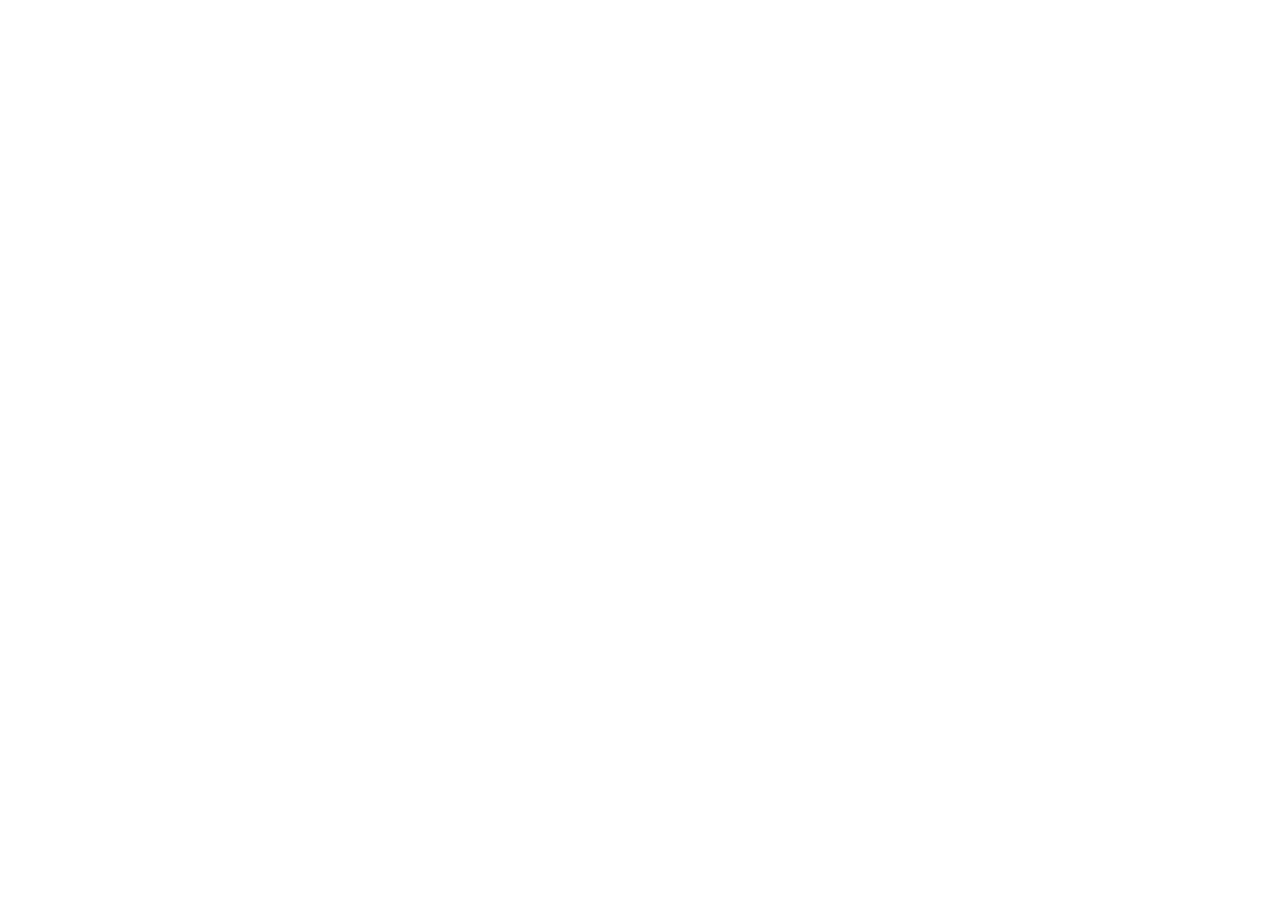
==== commit ee144c29: "Selway 0.5.22" ====
--- a/docs/index.html
+++ b/docs/index.html
@@ -1,398 +1,13 @@
 <!doctype html>
 <html lang="en">
 <head>
-  <meta charset="utf-8" />
-  <meta name="viewport" content="width=device-width, initial-scale=1" />
-  <title>Selway — the Mac file manager Finder should have shipped</title>
-  <meta name="description" content="A fast, native macOS file manager with a built-in code editor, Markdown reader/editor, Finder-compatible color tags, Spotlight search, archive tools, and one-click open in Terminal / VS Code / Cursor. Universal, ~6.8 MB, free & open source." />
-  <link rel="icon" type="image/png" href="assets/icon.png" />
-
-  <meta property="og:type" content="website" />
-  <meta property="og:title" content="Selway — a Mac Finder that does more" />
-  <meta property="og:description" content="Built-in code editor, Markdown reader/editor, real color tags, Spotlight search, archives, and one-click IDE launch. Universal · free · open source." />
-  <meta property="og:image" content="https://toddbartholow.github.io/selway/assets/icon.png" />
-  <meta property="og:url" content="https://toddbartholow.github.io/selway/" />
-  <meta name="twitter:card" content="summary" />
-
-  <link rel="preconnect" href="https://fonts.googleapis.com" />
-  <link rel="preconnect" href="https://fonts.gstatic.com" crossorigin />
-  <link href="https://fonts.googleapis.com/css2?family=Bricolage+Grotesque:opsz,wght@12..96,600;12..96,700;12..96,800&family=Inter:ital,wght@0,400;0,500;0,600;1,400&family=JetBrains+Mono:wght@400;500&display=swap" rel="stylesheet" />
-  <link rel="stylesheet" href="styles.css" />
+  <meta charset="utf-8">
+  <title>Selway on GitHub</title>
+  <meta http-equiv="refresh" content="0; url=https://github.com/toddbartholow/selway">
+  <link rel="canonical" href="https://github.com/toddbartholow/selway">
 </head>
 <body>
-
-  <!-- icon sprite -->
-  <svg width="0" height="0" style="position:absolute" aria-hidden="true" focusable="false">
-    <symbol id="i-download" viewBox="0 0 24 24"><path d="M12 3v12m0 0l-4-4m4 4l4-4"/><path d="M4 16v3a2 2 0 0 0 2 2h12a2 2 0 0 0 2-2v-3"/></symbol>
-    <symbol id="i-arrow-down" viewBox="0 0 24 24"><path d="M12 5v14m0 0l-6-6m6 6l6-6"/></symbol>
-    <symbol id="i-star" viewBox="0 0 24 24"><path d="M12 3l2.7 5.6 6.1.9-4.4 4.3 1 6.1L12 17.9 6.6 20l1-6.1L3.2 9.5l6.1-.9z"/></symbol>
-    <symbol id="i-list" viewBox="0 0 24 24"><path d="M8 6h13M8 12h13M8 18h13M3.5 6h.01M3.5 12h.01M3.5 18h.01"/></symbol>
-    <symbol id="i-columns" viewBox="0 0 24 24"><rect x="3" y="4" width="18" height="16" rx="2"/><path d="M9 4v16M15 4v16"/></symbol>
-    <symbol id="i-grid" viewBox="0 0 24 24"><rect x="4" y="4" width="6" height="6" rx="1.2"/><rect x="14" y="4" width="6" height="6" rx="1.2"/><rect x="4" y="14" width="6" height="6" rx="1.2"/><rect x="14" y="14" width="6" height="6" rx="1.2"/></symbol>
-    <symbol id="i-code" viewBox="0 0 24 24"><path d="M8 8l-4 4 4 4M16 8l4 4-4 4M14 5l-4 14"/></symbol>
-    <symbol id="i-doc" viewBox="0 0 24 24"><path d="M14 3H7a2 2 0 0 0-2 2v14a2 2 0 0 0 2 2h10a2 2 0 0 0 2-2V8z"/><path d="M14 3v5h5"/><path d="M8.5 13.5h7M8.5 16.5h4"/></symbol>
-    <symbol id="i-tag" viewBox="0 0 24 24"><path d="M20.6 13.4l-7.2 7.2a2 2 0 0 1-2.8 0l-6.2-6.2A2 2 0 0 1 3.8 13V5a2 2 0 0 1 2-2h8a2 2 0 0 1 1.4.6l5.4 5.4a2 2 0 0 1 0 2.8z"/><circle cx="8" cy="8" r="1.3"/></symbol>
-    <symbol id="i-search" viewBox="0 0 24 24"><circle cx="11" cy="11" r="7"/><path d="M21 21l-4.3-4.3"/></symbol>
-    <symbol id="i-eye" viewBox="0 0 24 24"><path d="M2 12s3.5-7 10-7 10 7 10 7-3.5 7-10 7-10-7-10-7z"/><circle cx="12" cy="12" r="3"/></symbol>
-    <symbol id="i-undo" viewBox="0 0 24 24"><path d="M9 14l-4-4 4-4"/><path d="M5 10h9a6 6 0 0 1 0 12h-3"/></symbol>
-    <symbol id="i-terminal" viewBox="0 0 24 24"><rect x="3" y="4" width="18" height="16" rx="2"/><path d="M7 9l3 3-3 3M13 15h4"/></symbol>
-    <symbol id="i-copy" viewBox="0 0 24 24"><path d="M10 13a4 4 0 0 0 5.7.4l3-3a4 4 0 0 0-5.7-5.7l-1.5 1.5"/><path d="M14 11a4 4 0 0 0-5.7-.4l-3 3a4 4 0 0 0 5.7 5.7l1.5-1.5"/></symbol>
-    <symbol id="i-archive" viewBox="0 0 24 24"><rect x="3" y="4" width="18" height="4" rx="1"/><path d="M5 8v11a1 1 0 0 0 1 1h12a1 1 0 0 0 1-1V8"/><path d="M10 12h4"/></symbol>
-    <symbol id="i-gear" viewBox="0 0 24 24"><circle cx="12" cy="12" r="3"/><path d="M19.4 13a1.7 1.7 0 0 0 .3 1.9l.1.1a2 2 0 1 1-2.8 2.8l-.1-.1a1.7 1.7 0 0 0-2.9 1.2V21a2 2 0 0 1-4 0v-.1A1.7 1.7 0 0 0 7 19.2l-.1.1a2 2 0 1 1-2.8-2.8l.1-.1a1.7 1.7 0 0 0-1.2-2.9H3a2 2 0 0 1 0-4h.1A1.7 1.7 0 0 0 4.8 7l-.1-.1a2 2 0 1 1 2.8-2.8l.1.1a1.7 1.7 0 0 0 1.9.3H10a1.7 1.7 0 0 0 1-1.6V3a2 2 0 0 1 4 0v.1a1.7 1.7 0 0 0 2.9 1.2l.1-.1a2 2 0 1 1 2.8 2.8l-.1.1a1.7 1.7 0 0 0-.3 1.9V10a1.7 1.7 0 0 0 1.6 1H21a2 2 0 0 1 0 4h-.1a1.7 1.7 0 0 0-1.5 1z"/></symbol>
-    <symbol id="i-puzzle" viewBox="0 0 24 24"><path d="M14 4a2 2 0 0 0-4 0c0 .9-.7 1.3-1.4 1H6a1 1 0 0 0-1 1v2.6c.3.7-.1 1.4-1 1.4a2 2 0 0 0 0 4c.9 0 1.3.7 1 1.4V18a1 1 0 0 0 1 1h2.6c.7-.3 1.4.1 1.4 1a2 2 0 0 0 4 0c0-.9.7-1.3 1.4-1H18a1 1 0 0 0 1-1v-2.6c-.3-.7.1-1.4 1-1.4a2 2 0 0 0 0-4c-.9 0-1.3-.7-1-1.4V6a1 1 0 0 0-1-1h-2.6c-.7.3-1.4-.1-1.4-1z"/></symbol>
-    <symbol id="i-shield" viewBox="0 0 24 24"><path d="M12 3l8 3v6c0 4.5-3.2 7.8-8 9-4.8-1.2-8-4.5-8-9V6z"/><path d="M9 12l2 2 4-4"/></symbol>
-    <symbol id="i-feather" viewBox="0 0 24 24"><path d="M20 5a6 6 0 0 0-8.5 0L4 12.5V20h7.5L19 12.5A6 6 0 0 0 20 5z"/><path d="M16 8L5 19M14 11H9M13 16H9"/></symbol>
-    <symbol id="i-check" viewBox="0 0 24 24"><path d="M5 12l4.5 4.5L19 7"/></symbol>
-    <symbol id="i-x" viewBox="0 0 24 24"><path d="M6 6l12 12M18 6L6 18"/></symbol>
-    <symbol id="i-bolt" viewBox="0 0 24 24"><path d="M13 2L4 14h6l-1 8 9-12h-6z"/></symbol>
-    <symbol id="i-share" viewBox="0 0 24 24"><circle cx="18" cy="5" r="3"/><circle cx="6" cy="12" r="3"/><circle cx="18" cy="19" r="3"/><path d="M8.6 13.5l6.8 4M15.4 6.5l-6.8 4"/></symbol>
-    <symbol id="i-clock" viewBox="0 0 24 24"><circle cx="12" cy="12" r="9"/><path d="M12 7v5l3 2"/></symbol>
-    <symbol id="i-pin" viewBox="0 0 24 24"><path d="M12 21s7-5.3 7-11a7 7 0 0 0-14 0c0 5.7 7 11 7 11z"/><circle cx="12" cy="10" r="2.5"/></symbol>
-    <symbol id="i-ext" viewBox="0 0 24 24"><path d="M7 17L17 7M8 7h9v9"/></symbol>
-    <symbol id="i-github" viewBox="0 0 24 24"><path d="M12 2a10 10 0 0 0-3.16 19.49c.5.09.68-.22.68-.48v-1.7c-2.78.6-3.37-1.34-3.37-1.34-.45-1.16-1.1-1.47-1.1-1.47-.9-.62.07-.6.07-.6 1 .07 1.53 1.03 1.53 1.03.9 1.53 2.34 1.09 2.91.83.09-.65.35-1.09.63-1.34-2.22-.25-4.55-1.11-4.55-4.94 0-1.09.39-1.98 1.03-2.68-.1-.25-.45-1.27.1-2.65 0 0 .84-.27 2.75 1.02a9.6 9.6 0 0 1 5 0c1.91-1.29 2.75-1.02 2.75-1.02.55 1.38.2 2.4.1 2.65.64.7 1.03 1.59 1.03 2.68 0 3.84-2.34 4.69-4.57 4.94.36.31.68.92.68 1.85v2.74c0 .27.18.58.69.48A10 10 0 0 0 12 2z"/></symbol>
-  </svg>
-
-  <!-- NAV -->
-  <header class="nav">
-    <div class="wrap nav__inner">
-      <a class="nav__brand" href="#top"><img src="assets/icon.png" alt="" /> Selway</a>
-      <nav class="nav__links" aria-label="Primary">
-        <a href="#why">Why switch</a>
-        <a href="#features">Features</a>
-        <a href="#security">Security</a>
-        <a href="#install">Install</a>
-      </nav>
-      <a class="btn btn--primary nav__cta" href="https://github.com/toddbartholow/selway/releases/latest"><svg class="icon"><use href="#i-download"/></svg> Download</a>
-    </div>
-  </header>
-
-  <main id="top">
-
-    <!-- HERO -->
-    <section class="section hero">
-      <div class="wrap hero__grid">
-        <div>
-          <p class="eyebrow">macOS file manager · runs fully on your Mac</p>
-          <h1>Finder, <em>but it actually does more.</em></h1>
-          <p class="hero__lead">
-            A fast, native file browser with a built-in code editor, a Markdown
-            reader, real Finder color tags, Spotlight search, and one-click IDE
-            launch — the whole stack you usually open four apps for, in one window.
-          </p>
-          <div class="hero__cta">
-            <a class="btn btn--primary" href="https://github.com/toddbartholow/selway/releases/latest">
-              <svg class="icon"><use href="#i-download"/></svg> Download for macOS
-            </a>
-            <a class="btn btn--ghost btn--scroll" href="#features">
-              See the features <svg class="icon"><use href="#i-arrow-down"/></svg>
-            </a>
-          </div>
-          <p class="hero__facts">
-            <span class="dot" aria-hidden="true"></span>
-            <b>Universal</b> · Apple Silicon + Intel · <b>macOS 14+</b> · <b>6.8 MB</b> .dmg · <b>Free</b> &amp; open source · MIT
-          </p>
-        </div>
-        <img class="hero__icon" src="assets/icon.png" width="512" height="512" alt="" />
-      </div>
-    </section>
-
-    <!-- WHY / REPLACES THE STACK -->
-    <section class="section" id="why">
-      <div class="wrap">
-        <div class="section__head">
-          <p class="eyebrow">Why switch</p>
-          <h2>One app instead of four</h2>
-          <p>The reasons people move from Finder — none of these ship in macOS Finder.</p>
-        </div>
-        <div class="stack__grid">
-          <div class="replace reveal">
-            <div class="replace__top"><svg class="icon"><use href="#i-x"/></svg> <s>No Sublime / VS Code</s></div>
-            <b><svg class="icon"><use href="#i-code"/></svg> Edit code in place</b>
-            <span>Double-click a file → tabs, syntax highlighting, command palette, minimap.</span>
-          </div>
-          <div class="replace reveal">
-            <div class="replace__top"><svg class="icon"><use href="#i-x"/></svg> <s>No Obsidian</s></div>
-            <b><svg class="icon"><use href="#i-doc"/></svg> Read &amp; write Markdown</b>
-            <span>Rendered preview for READMEs, docs and notes, plus an edit mode with ⌘S.</span>
-          </div>
-          <div class="replace reveal">
-            <div class="replace__top"><svg class="icon"><use href="#i-x"/></svg> <s>No Terminal hunt</s></div>
-            <b><svg class="icon"><use href="#i-terminal"/></svg> Open in your IDE</b>
-            <span>Terminal, VS Code, Cursor, Claude Code, Codex — one click, only what you have.</span>
-          </div>
-          <div class="replace reveal">
-            <div class="replace__top"><svg class="icon"><use href="#i-x"/></svg> <s>No right-click digging</s></div>
-            <b><svg class="icon"><use href="#i-copy"/></svg> Copy a folder path</b>
-            <span>One button, instant toast — not three menus deep.</span>
-          </div>
-          <div class="replace reveal">
-            <div class="replace__top"><svg class="icon"><use href="#i-x"/></svg> <s>No memorized commands</s></div>
-            <b><svg class="icon"><use href="#i-undo"/></svg> Cut / copy / paste / move</b>
-            <span>Every file op from buttons &amp; menus, with full undo / redo.</span>
-          </div>
-          <div class="replace reveal">
-            <div class="replace__top"><svg class="icon"><use href="#i-x"/></svg> <s>No extra unzip app</s></div>
-            <b><svg class="icon"><use href="#i-archive"/></svg> Compress &amp; extract</b>
-            <span>zip in, and zip / tar / gz / bz2 / xz out — built in.</span>
-          </div>
-        </div>
-      </div>
-    </section>
-
-    <!-- EDITOR DEEP DIVE -->
-    <section class="section" id="editor">
-      <div class="wrap dive">
-        <div>
-          <p class="eyebrow">Built-in editor</p>
-          <h3>A code editor that doesn't feel bolted on</h3>
-          <p style="color:var(--color-ink-2)">
-            Open any text or code file straight from the browser into a real,
-            standalone, resizable window — it never blocks your file navigation.
-          </p>
-          <ul>
-            <li><svg class="icon"><use href="#i-check"/></svg> Syntax highlighting for dozens of languages</li>
-            <li><svg class="icon"><use href="#i-check"/></svg> Multiple files as <strong>tabs</strong></li>
-            <li><svg class="icon"><use href="#i-check"/></svg> Fuzzy <strong>command palette (⌘⇧P)</strong> &amp; Sublime keybindings</li>
-            <li><svg class="icon"><use href="#i-check"/></svg> Theme-aware <strong>Sublime-style minimap</strong> — click/drag to scroll</li>
-            <li><svg class="icon"><use href="#i-check"/></svg> Drag, minimize, resize like any native macOS window</li>
-          </ul>
-        </div>
-      </div>
-    </section>
-
-    <!-- MARKDOWN DEEP DIVE -->
-    <section class="section" id="markdown">
-      <div class="wrap">
-        <div class="section__head">
-          <p class="eyebrow">Markdown, built in</p>
-          <h2>Read it clean. Edit it fast.</h2>
-          <p>READMEs, docs and notes all come as Markdown. Read them rendered, or flip to edit and save with ⌘S, without ever leaving your files.</p>
-        </div>
-      </div>
-    </section>
-
-    <!-- FEATURE BENTO -->
-    <section class="section" id="features">
-      <div class="wrap">
-        <div class="section__head">
-          <p class="eyebrow">Everything in the box</p>
-          <h2>All the Finder basics — plus the parts it's missing</h2>
-        </div>
-        <div class="bento">
-          <article class="card span-3 reveal">
-            <div class="badge"><svg class="icon"><use href="#i-columns"/></svg></div>
-            <h3>Three real views</h3>
-            <p>Column (miller) with a live preview pane, sortable List, and a resizable Icon grid — all sharing the same sort &amp; group options.</p>
-          </article>
-          <article class="card span-3 reveal">
-            <div class="badge badge--coral"><svg class="icon"><use href="#i-tag"/></svg></div>
-            <h3>Finder-compatible color tags</h3>
-            <p>The 7 standard colors, multiple per file, written in macOS's real format — they show up in Finder too.</p>
-            <span class="new">exclusive</span>
-          </article>
-          <article class="card span-3 reveal">
-            <div class="badge badge--coral"><svg class="icon"><use href="#i-share"/></svg></div>
-            <h3>Drag files anywhere</h3>
-            <p>Drag a file or multi-selection out of Selway onto the Desktop, another folder, an upload dialog, a browser, Slack, Mail — real file drag just like Finder.</p>
-          </article>
-          <article class="card span-3 reveal">
-            <div class="badge badge--coral"><svg class="icon"><use href="#i-eye"/></svg></div>
-            <h3>Group &amp; sort like Finder + Explorer</h3>
-            <p>Group by Date (Today → Previous 90 Days → Earlier), Kind, Extension, Size or Name. Folders-first / files-first / mixed — works in every view.</p>
-          </article>
-          <article class="card span-2 reveal">
-            <div class="badge"><svg class="icon"><use href="#i-search"/></svg></div>
-            <h3>Spotlight search</h3>
-            <p>This folder, recursive, or your entire Mac. Extension search (<code>.pdf</code>) included.</p>
-          </article>
-          <article class="card span-2 reveal">
-            <div class="badge"><svg class="icon"><use href="#i-eye"/></svg></div>
-            <h3>Preview that works</h3>
-            <p>Quick Look + a preview pane for images, PDFs, code, video, audio, docs.</p>
-          </article>
-          <article class="card span-2 reveal">
-            <div class="badge"><svg class="icon"><use href="#i-undo"/></svg></div>
-            <h3>Undo / redo everything</h3>
-            <p>Every move, rename, paste and trash is reversible — partial-failure-safe.</p>
-          </article>
-          <article class="card span-2 reveal">
-            <div class="badge badge--coral"><svg class="icon"><use href="#i-terminal"/></svg></div>
-            <h3>One-click IDE launch</h3>
-            <p>Open the folder in Terminal, VS Code, Cursor, Claude Code or Codex — only what you have shows.</p>
-            <span class="new">exclusive</span>
-          </article>
-          <article class="card span-2 reveal">
-            <div class="badge"><svg class="icon"><use href="#i-copy"/></svg></div>
-            <h3>Copy path in one click</h3>
-            <p>A dedicated copy-path button with a confirmation toast — no menu digging.</p>
-          </article>
-          <article class="card span-2 reveal">
-            <div class="badge"><svg class="icon"><use href="#i-archive"/></svg></div>
-            <h3>Archive tools</h3>
-            <p>Compress to zip; extract zip / tar / gz / tgz / bz2 / xz with built-in tools.</p>
-          </article>
-          <article class="card span-2 reveal">
-            <div class="badge"><svg class="icon"><use href="#i-share"/></svg></div>
-            <h3>Share, AirDrop &amp; Get Info</h3>
-            <p>Share/AirDrop, Get Info, Show in Finder, make alias — the native actions you rely on.</p>
-          </article>
-          <article class="card span-3 reveal">
-            <div class="badge badge--coral"><svg class="icon"><use href="#i-puzzle"/></svg></div>
-            <h3>Finder right-click menu</h3>
-            <p>A bundled extension adds New Folder Here, Copy Path, Open in Terminal &amp; Open in Selway right into Finder.</p>
-            <span class="new">exclusive</span>
-          </article>
-          <article class="card span-3 reveal">
-            <div class="badge"><svg class="icon"><use href="#i-gear"/></svg></div>
-            <h3>Pinned &amp; recent folders</h3>
-            <p>Keep the folders you use in the sidebar and get back to recent ones. Path bar, disk-space status, launch at login.</p>
-          </article>
-        </div>
-      </div>
-    </section>
-
-    <!-- SECURITY + RAM -->
-    <section class="section" id="security">
-      <div class="wrap">
-        <div class="section__head">
-          <p class="eyebrow">Trust</p>
-          <h2>Local by design, light on your Mac</h2>
-          <p>It handles your files, so it's built — and reviewed — to deserve that.</p>
-        </div>
-        <div class="trust">
-          <div class="panel-card reveal">
-            <h3><span class="badge badge--green"><svg class="icon"><use href="#i-shield"/></svg></span> Security &amp; privacy</h3>
-            <ul>
-              <li><svg class="icon"><use href="#i-check"/></svg> <strong>Local by design.</strong> No telemetry, no accounts — nothing about your files leaves your Mac. Network requests are only the optional update check on GitHub, which you can turn off in Settings, and remote images in a Markdown document, which stay blocked until you click Load Remote Images.</li>
-              <li><svg class="icon"><use href="#i-check"/></svg> <strong>Security-reviewed.</strong> File names handed to AppleScript are passed as strictly escaped literals, across the app and the Finder extension.</li>
-              <li><svg class="icon"><use href="#i-check"/></svg> <strong>Bug-hardened.</strong> Unsaved Markdown edits are kept on close, and partial paste/move failures stay undo-safe.</li>
-              <li><svg class="icon"><use href="#i-check"/></svg> <strong>Sandboxed extension.</strong> The Finder extension is sandboxed; the app uses only the file access you grant via standard macOS prompts.</li>
-              <li><svg class="icon"><use href="#i-check"/></svg> <strong>Open source.</strong> Read every line — MIT licensed.</li>
-            </ul>
-          </div>
-          <div class="panel-card reveal">
-            <h3><span class="badge"><svg class="icon"><use href="#i-feather"/></svg></span> A RAM saver, not a hog</h3>
-            <ul>
-              <li><svg class="icon"><use href="#i-check"/></svg> <strong>≈ 55–60 MB idle</strong> while browsing — measured, not guessed.</li>
-              <li><svg class="icon"><use href="#i-check"/></svg> <strong>Cached icons.</strong> File-type icons are reused, not duplicated, so big folders stay lean.</li>
-              <li><svg class="icon"><use href="#i-check"/></svg> <strong>Freed on close.</strong> The editor &amp; Markdown preview use WebKit only while open; that memory is released the moment you close the window.</li>
-              <li><svg class="icon"><use href="#i-check"/></svg> <strong>Event-driven.</strong> No background polling, no CPU burn while it sits idle.</li>
-              <li><svg class="icon"><use href="#i-check"/></svg> <strong>Self-contained.</strong> No Node, no Homebrew, no runtimes to install.</li>
-            </ul>
-          </div>
-        </div>
-      </div>
-    </section>
-
-    <!-- REQUIREMENTS + INSTALL -->
-    <section class="section" id="install">
-      <div class="wrap">
-        <div class="section__head">
-          <p class="eyebrow">Get it running</p>
-          <h2>Requirements &amp; install</h2>
-        </div>
-        <div class="reqgrid">
-          <table class="reqtable">
-            <tbody>
-              <tr><th>macOS</th><td>14.0 Sonoma or later</td></tr>
-              <tr><th>Chip</th><td>Apple Silicon or Intel (universal)</td></tr>
-              <tr><th>Download</th><td>≈ 6.8 MB · .dmg</td></tr>
-              <tr><th>Extras</th><td>None — fully self-contained</td></tr>
-              <tr><th>Price</th><td>Free &amp; open source (MIT)</td></tr>
-            </tbody>
-          </table>
-          <div>
-            <div class="terminal" aria-label="Install steps">
-<span class="c"># 1. Download &amp; open the latest Selway-&lt;version&gt;.dmg, drag it into Applications</span>
-<span class="c"># 2. First launch: notarized builds just open. Ad-hoc builds are blocked once —</span>
-<span class="c">#    macOS 15+: System Settings → Privacy &amp; Security → "Open Anyway"</span>
-<span class="c">#    macOS 14:  Control-click Selway in Applications → Open → Open</span>
-<span class="c">#    (don't strip the quarantine flag in Terminal; approve it once instead)</span>
-<span class="c"># 3. (optional) enable the Finder right-click menu under</span>
-<span class="c">#    Login Items &amp; Extensions → Extensions → Selway</span>
-            </div>
-            <p style="color:var(--color-muted);font-size:var(--text-sm);margin-top:var(--space-12)">
-              On first browse, macOS shows standard “allow access” prompts — normal for any file manager. Just click <strong>Allow</strong>.
-            </p>
-            <div class="hero__cta">
-              <a class="btn btn--primary" href="https://github.com/toddbartholow/selway/releases/latest"><svg class="icon"><use href="#i-download"/></svg> Download the latest Selway</a>
-            </div>
-          </div>
-        </div>
-      </div>
-    </section>
-
-    <!-- SUPPORT / STAR -->
-    <section class="section" id="support">
-      <div class="wrap">
-        <div class="section__head">
-          <p class="eyebrow">Support the project</p>
-          <h2>If it saves you a trip to Finder, give it a star</h2>
-          <p>Selway is free and open source. A star helps others find it.</p>
-        </div>
-        <div class="support__grid">
-          <a class="support" href="https://github.com/toddbartholow/selway">
-            <svg class="icon"><use href="#i-star"/></svg>
-            <b>Star on GitHub</b>
-            <span>Helps others discover it.</span>
-          </a>
-          <a class="support" href="https://github.com/toddbartholow/selway/issues">
-            <svg class="icon"><use href="#i-github"/></svg>
-            <b>Report an issue</b>
-            <span>Bugs and feature requests.</span>
-          </a>
-        </div>
-      </div>
-    </section>
-
-    <!-- FINAL CTA -->
-    <section class="section final">
-      <div class="wrap">
-        <h2>Give Finder the upgrade it never got.</h2>
-        <p>Install once. Browse, tag, search, edit, and launch your IDE — all in one window.</p>
-        <div class="hero__cta">
-          <a class="btn btn--primary" href="https://github.com/toddbartholow/selway/releases/latest"><svg class="icon"><use href="#i-download"/></svg> Download for macOS <small>· .dmg · 6.8 MB</small></a>
-          <a class="btn btn--ghost" href="https://github.com/toddbartholow/selway"><svg class="icon"><use href="#i-github"/></svg> View source on GitHub</a>
-        </div>
-        <p style="margin-top:var(--space-16)">Universal · macOS 14+ · ad-hoc signed · 6.8 MB</p>
-      </div>
-    </section>
-  </main>
-
-  <!-- FOOTER -->
-  <footer class="foot">
-    <div class="wrap">
-      <div class="foot__row">
-        <span>Selway · runs fully on your Mac · MIT licensed</span>
-        <nav class="foot__links" aria-label="Footer">
-          <a href="#features">Features</a>
-          <a href="#security">Security</a>
-          <a href="https://github.com/toddbartholow/selway">GitHub</a>
-        </nav>
-      </div>
-      <p class="foot__fine">
-        Selway is an independent project and is not affiliated with Apple.
-        Finder is a trademark of Apple Inc.
-      </p>
-    </div>
-  </footer>
-
-  <script>
-    // Reveal on scroll
-    (function () {
-      var prefersReduced = window.matchMedia('(prefers-reduced-motion: reduce)').matches;
-      var els = document.querySelectorAll('.reveal');
-      if (prefersReduced || !('IntersectionObserver' in window)) {
-        els.forEach(function (el) { el.classList.add('in'); });
-      } else {
-        var io = new IntersectionObserver(function (entries) {
-          entries.forEach(function (e) {
-            if (e.isIntersecting) { e.target.classList.add('in'); io.unobserve(e.target); }
-          });
-        }, { threshold: 0.12, rootMargin: '0px 0px -8% 0px' });
-        els.forEach(function (el) { io.observe(el); });
-      }
-    })();
-  </script>
+  <p>Selway's home is its GitHub repository:
+    <a href="https://github.com/toddbartholow/selway">github.com/toddbartholow/selway</a>.</p>
 </body>
 </html>
